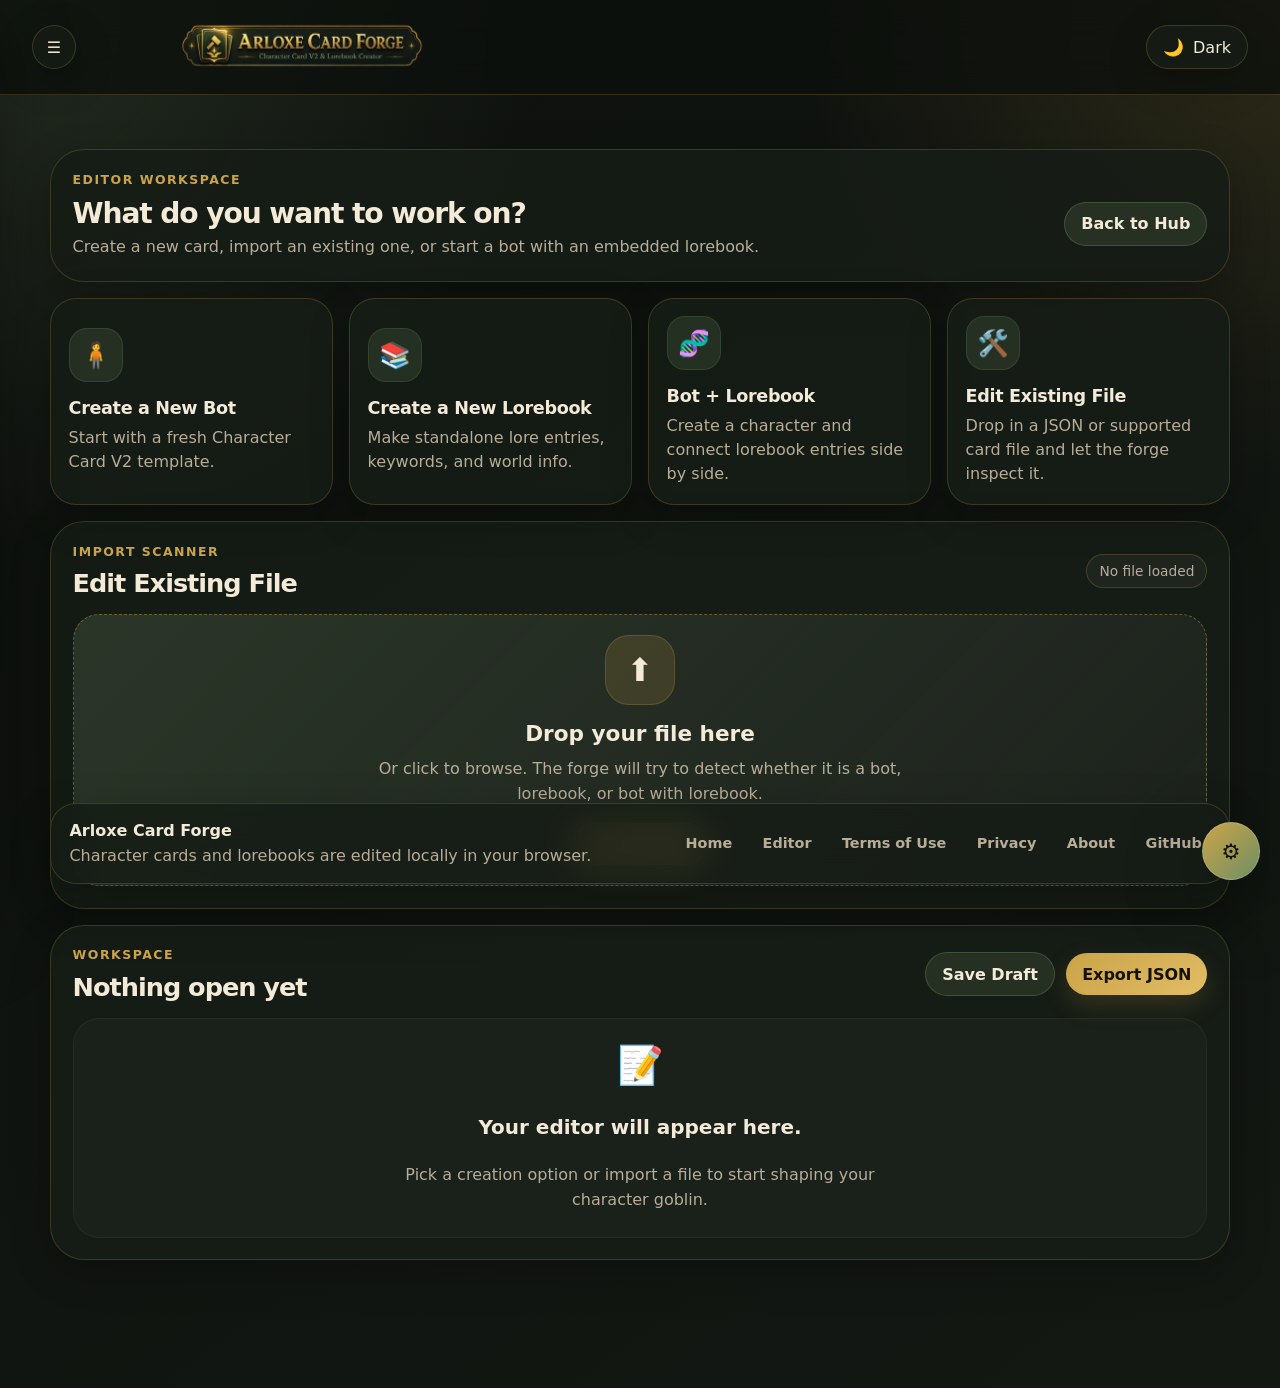
==== editor.html @ 386bf41e "Site has been created, Alpha version ready for use for character editing." ====
<!DOCTYPE html>
<html lang="en" data-theme="dark">
<head>
  <meta charset="UTF-8" />
  <meta name="viewport" content="width=device-width, initial-scale=1.0" />

  <title>Arloxe Card Forge</title>

  <link rel="icon" type="image/png" href="assets/favicon.png" />

  <link rel="stylesheet" href="css/base.css" />
  <link rel="stylesheet" href="css/layout.css" />
  <link rel="stylesheet" href="css/components.css" />
  <link rel="stylesheet" href="css/editor.css" />
  <link rel="stylesheet" href="css/avatar.css" />
  <link rel="stylesheet" href="css/pages.css" />
  <link rel="stylesheet" href="css/footer.css" />
</head>

<body>
  <div class="app-shell">
    <div data-partial="partials/info-header.html"></div>

    <div class="sidebar-overlay" id="sidebarOverlay"></div>

    <aside class="sidebar" id="sidebar">
      <div class="sidebar-header">
        <div>
          <h2>Forge Menu</h2>
          <p>Choose what you want to make.</p>
        </div>

        <button class="icon-button close-menu" id="closeMenu" aria-label="Close menu">
          ×
        </button>
      </div>

      <nav class="sidebar-nav">
        <button class="nav-action active" type="button" data-action="new-bot">
          <span class="nav-icon">🧍</span>
          <span>
            <strong>Create a New Bot</strong>
            <small>Make a clean Character Card V2.</small>
          </span>
        </button>

        <button class="nav-action" type="button" data-action="new-lorebook">
          <span class="nav-icon">📚</span>
          <span>
            <strong>Create a New Lorebook</strong>
            <small>Build a standalone lorebook/world info file.</small>
          </span>
        </button>

        <button class="nav-action" type="button" data-action="new-bot-lorebook">
          <span class="nav-icon">🧬</span>
          <span>
            <strong>Create Bot w/ Lorebook</strong>
            <small>Make a card with an embedded lorebook.</small>
          </span>
        </button>

        <button class="nav-action" type="button" data-action="edit-file">
          <span class="nav-icon">🛠️</span>
          <span>
            <strong>Edit Existing File</strong>
            <small>Import and auto-detect card/lorebook type.</small>
          </span>
        </button>
      </nav>

      <div class="sidebar-footer">
        <p>Local-only by default. Your drafts stay in your browser.</p>
      </div>
    </aside>

    <main class="main-content">
      <section class="editor-intro panel">
  <div>
    <p class="eyebrow">Editor Workspace</p>
    <h2>What do you want to work on?</h2>
    <p>
      Create a new card, import an existing one, or start a bot with an embedded lorebook.
    </p>
  </div>

  <a class="secondary-button inline-link-button" href="index.html">
    Back to Hub
  </a>
</section>

      <section class="action-grid" aria-label="Creation options">
        <button class="action-card" type="button" data-action="new-bot">
          <span class="card-icon">🧍</span>
          <h3>Create a New Bot</h3>
          <p>Start with a fresh Character Card V2 template.</p>
        </button>

        <button class="action-card" type="button" data-action="new-lorebook">
          <span class="card-icon">📚</span>
          <h3>Create a New Lorebook</h3>
          <p>Make standalone lore entries, keywords, and world info.</p>
        </button>

        <button class="action-card" type="button" data-action="new-bot-lorebook">
          <span class="card-icon">🧬</span>
          <h3>Bot + Lorebook</h3>
          <p>Create a character and connect lorebook entries side by side.</p>
        </button>

        <button class="action-card" type="button" data-action="edit-file">
          <span class="card-icon">🛠️</span>
          <h3>Edit Existing File</h3>
          <p>Drop in a JSON or supported card file and let the forge inspect it.</p>
        </button>
      </section>

      <section class="panel" id="editPanel">
        <div class="panel-header">
          <div>
            <p class="eyebrow">Import scanner</p>
            <h2>Edit Existing File</h2>
          </div>

          <span class="status-pill" id="fileTypeStatus">No file loaded</span>
        </div>

        <div class="drop-zone" id="dropZone">
          <input
            type="file"
            id="fileInput"
            accept=".json,.png"
            hidden
          />

          <div class="drop-zone-content">
            <span class="drop-icon">⬆️</span>
            <h3>Drop your file here</h3>
            <p>
              Or click to browse. The forge will try to detect whether it is
              a bot, lorebook, or bot with lorebook.
            </p>

            <button class="primary-button" type="button" id="browseFileButton">
              Choose File
            </button>
          </div>
        </div>
      </section>

      <section class="panel workspace-panel" id="workspacePanel">
        <div class="panel-header">
          <div>
            <p class="eyebrow">Workspace</p>
            <h2 id="workspaceTitle">Nothing open yet</h2>
          </div>

          <div class="panel-actions">
            <button class="secondary-button" type="button" id="saveDraftButton">
              Save Draft
            </button>

            <button class="primary-button" type="button" id="exportButton">
              Export JSON
            </button>
          </div>
        </div>

        <div class="empty-state" id="emptyState">
          <span>📝</span>
          <h3>Your editor will appear here.</h3>
          <p>
            Pick a creation option or import a file to start shaping your character goblin.
          </p>
        </div>
      </section>
    </main>

    <div data-partial="partials/footer.html"></div>

    <button class="settings-button" id="settingsButton" type="button" aria-label="Open settings">
      ⚙️
    </button>

    <aside class="settings-panel" id="settingsPanel" aria-hidden="true">
      <div class="settings-header">
        <div>
          <h2>Settings</h2>
          <p>Small knobs for future chaos.</p>
        </div>

        <button class="icon-button" id="closeSettings" type="button" aria-label="Close settings">
          ×
        </button>
      </div>

      <div class="settings-content">
        <label class="setting-row">
          <span>
            <strong>Accent Style</strong>
            <small>Muted green/gold for now.</small>
          </span>

          <select id="accentSelect">
            <option value="forest-gold">Forest Gold</option>
            <option value="deep-green">Deep Green</option>
            <option value="soft-gold">Soft Gold</option>
          </select>
        </label>

        <label class="setting-row">
          <span>
            <strong>Auto-save</strong>
            <small>Stores drafts locally in this browser.</small>
          </span>

          <input type="checkbox" id="autosaveToggle" checked />
        </label>
      </div>
    </aside>
  </div>

  <script type="module" src="js/app.js"></script>
</body>
</html>
---- css/base.css ----
/* ================================
   Base Theme
================================ */

:root {
  color-scheme: dark;

  --bg: #0d100d;
  --bg-soft: #131813;
  --bg-softer: #1a211a;

  --panel: rgba(22, 29, 22, 0.88);
  --panel-strong: rgba(28, 36, 27, 0.96);
  --panel-border: rgba(203, 164, 73, 0.22);

  --text: #f3ead8;
  --text-muted: #b8ad98;
  --text-soft: #8f8878;

  --accent: #cba449;
  --accent-soft: rgba(203, 164, 73, 0.16);
  --accent-strong: #e1bd65;

  --green: #6f8f63;
  --green-soft: rgba(111, 143, 99, 0.18);
  --green-strong: #9fbe8d;

  --danger: #d06a6a;

  --shadow: 0 24px 80px rgba(0, 0, 0, 0.38);
  --shadow-soft: 0 12px 40px rgba(0, 0, 0, 0.24);

  --radius-sm: 12px;
  --radius-md: 18px;
  --radius-lg: 26px;
  --radius-xl: 34px;

  --transition-fast: 160ms ease;
  --transition: 240ms ease;

  --sidebar-width: 340px;
}

html[data-theme="light"] {
  color-scheme: light;

  --bg: #f6f1e7;
  --bg-soft: #eee6d7;
  --bg-softer: #e3d8c3;

  --panel: rgba(255, 250, 239, 0.9);
  --panel-strong: rgba(255, 251, 243, 0.98);
  --panel-border: rgba(128, 95, 34, 0.22);

  --text: #262219;
  --text-muted: #6e6657;
  --text-soft: #8e826e;

  --accent: #9b742d;
  --accent-soft: rgba(155, 116, 45, 0.14);
  --accent-strong: #6f4f18;

  --green: #58734d;
  --green-soft: rgba(88, 115, 77, 0.16);
  --green-strong: #425f37;

  --shadow: 0 22px 70px rgba(72, 55, 25, 0.16);
  --shadow-soft: 0 12px 34px rgba(72, 55, 25, 0.12);
}

/* ================================
   Accent Variants
================================ */

html[data-accent="forest-gold"] {
  --accent: #cba449;
  --accent-soft: rgba(203, 164, 73, 0.16);
  --accent-strong: #e1bd65;

  --green: #6f8f63;
  --green-soft: rgba(111, 143, 99, 0.18);
  --green-strong: #9fbe8d;
}

html[data-accent="deep-green"] {
  --accent: #7fa36f;
  --accent-soft: rgba(127, 163, 111, 0.17);
  --accent-strong: #a8cf94;

  --green: #4f7350;
  --green-soft: rgba(79, 115, 80, 0.22);
  --green-strong: #8fbd8e;
}

html[data-accent="soft-gold"] {
  --accent: #d4b66d;
  --accent-soft: rgba(212, 182, 109, 0.17);
  --accent-strong: #f0d58a;

  --green: #7e875d;
  --green-soft: rgba(126, 135, 93, 0.2);
  --green-strong: #adb879;
}

/* ================================
   Reset
================================ */

* {
  box-sizing: border-box;
}

html {
  min-height: 100%;
  background: var(--bg);
}

body {
  min-height: 100vh;
  margin: 0;
  font-family:
    Inter,
    ui-sans-serif,
    system-ui,
    -apple-system,
    BlinkMacSystemFont,
    "Segoe UI",
    sans-serif;
  color: var(--text);
  background:
    radial-gradient(circle at top left, rgba(111, 143, 99, 0.22), transparent 34rem),
    radial-gradient(circle at top right, rgba(203, 164, 73, 0.16), transparent 30rem),
    linear-gradient(145deg, var(--bg), var(--bg-soft));
}

button,
input,
select,
textarea {
  font: inherit;
}

button {
  border: 0;
  cursor: pointer;
}

button:focus-visible,
input:focus-visible,
select:focus-visible,
textarea:focus-visible,
a:focus-visible {
  outline: 2px solid var(--accent);
  outline-offset: 3px;
}
---- css/layout.css ----
/* ================================
   App Layout
================================ */

.app-shell {
  position: relative;
  min-height: 100vh;
  overflow-x: hidden;

  display: flex;
  flex-direction: column;
}

.main-content {
  width: min(1180px, calc(100% - 2rem));
  margin: 0 auto;
  padding: clamp(1.4rem, 3vw, 2.4rem) 0 8rem;

  flex: 1 0 auto;
}

/* ================================
   Top Bar
================================ */

.top-bar {
  position: sticky;
  top: 0;
  z-index: 50;

  display: flex;
  align-items: center;
  justify-content: space-between;
  gap: 1rem;

  min-height: 82px;
  padding: 1rem clamp(1rem, 3vw, 2rem);

  background: rgba(13, 16, 13, 0.76);
  border-bottom: 1px solid var(--panel-border);
  backdrop-filter: blur(18px);
}

html[data-theme="light"] .top-bar {
  background: rgba(246, 241, 231, 0.74);
}

.brand-area {
  display: flex;
  align-items: center;
  gap: 1rem;
}

.brand-text h1 {
  margin: 0;
  font-size: clamp(1.2rem, 2vw, 1.65rem);
  line-height: 1.1;
  letter-spacing: -0.03em;
}

.brand-text p {
  margin: 0.25rem 0 0;
  color: var(--text-muted);
  font-size: 0.92rem;
}

.top-actions {
  display: flex;
  align-items: center;
  gap: 0.75rem;
}

/* ================================
   Sidebar
================================ */

.sidebar-overlay {
  position: fixed;
  inset: 0;
  z-index: 80;

  pointer-events: none;
  opacity: 0;
  background: rgba(0, 0, 0, 0.45);
  backdrop-filter: blur(2px);

  transition: opacity var(--transition);
}

.sidebar-overlay.is-open {
  pointer-events: auto;
  opacity: 1;
}

.sidebar {
  position: fixed;
  top: 0;
  left: 0;
  z-index: 90;

  display: flex;
  flex-direction: column;

  width: min(var(--sidebar-width), calc(100vw - 1.25rem));
  height: 100vh;
  padding: 1.1rem;

  background:
    linear-gradient(180deg, var(--panel-strong), var(--bg-soft)),
    var(--panel-strong);
  border-right: 1px solid var(--panel-border);
  box-shadow: var(--shadow);

  transform: translateX(-105%);
  transition: transform var(--transition);
}

.sidebar.is-open {
  transform: translateX(0);
}

.sidebar-header {
  display: flex;
  align-items: flex-start;
  justify-content: space-between;
  gap: 1rem;

  padding: 0.25rem 0.25rem 1rem;
  border-bottom: 1px solid var(--panel-border);
}

.sidebar-header h2 {
  margin: 0;
  font-size: 1.25rem;
}

.sidebar-header p,
.sidebar-footer p {
  margin: 0.3rem 0 0;
  color: var(--text-muted);
  font-size: 0.9rem;
}

.sidebar-nav {
  display: grid;
  gap: 0.8rem;
  padding: 1rem 0;
}

.sidebar-footer {
  margin-top: auto;
  padding: 1rem;
  background: var(--green-soft);
  border: 1px solid rgba(111, 143, 99, 0.22);
  border-radius: var(--radius-md);
}

/* ================================
   Responsive Layout
================================ */

@media (max-width: 660px) {
  .top-bar {
    align-items: flex-start;
  }

  .brand-text p {
    display: none;
  }

  .main-content {
    width: min(100% - 1rem, 1180px);
  }
}

.brand-link {
  color: inherit;
  text-decoration: none;
}

.brand-logo-link {
  display: inline-flex;
  align-items: center;
  min-width: 0;
  text-decoration: none;
}

.banner-image {
  display: block;
  width: min(420px, 52vw);
  height: auto;
  max-height: 62px;
  object-fit: contain;
}

@media (max-width: 660px) {
  .banner-image {
    width: min(280px, 62vw);
    max-height: 48px;
  }
}
---- css/components.css ----
/* ================================
   Buttons
================================ */

.icon-button,
.theme-toggle,
.primary-button,
.secondary-button,
.settings-button,
.nav-action,
.action-card {
  transition:
    transform var(--transition-fast),
    border-color var(--transition-fast),
    background var(--transition-fast),
    box-shadow var(--transition-fast),
    color var(--transition-fast),
    opacity var(--transition-fast);
}

.icon-button {
  display: inline-grid;
  place-items: center;

  width: 44px;
  height: 44px;
  flex: 0 0 auto;

  color: var(--text);
  background: var(--panel);
  border: 1px solid var(--panel-border);
  border-radius: 999px;
  box-shadow: var(--shadow-soft);
  text-decoration: none;
}

.icon-button:hover {
  transform: translateY(-1px);
  border-color: var(--accent);
  background: var(--accent-soft);
}

.theme-toggle {
  display: inline-flex;
  align-items: center;
  gap: 0.55rem;

  min-height: 44px;
  padding: 0 1rem;

  color: var(--text);
  background: var(--panel);
  border: 1px solid var(--panel-border);
  border-radius: 999px;
  box-shadow: var(--shadow-soft);
  text-decoration: none;
}

.theme-toggle:hover {
  transform: translateY(-1px);
  border-color: var(--accent);
  background: var(--accent-soft);
}

.theme-icon {
  font-size: 1.05rem;
}

.primary-button,
.secondary-button {
  min-height: 42px;
  padding: 0.72rem 1rem;
  border-radius: 999px;
  font-weight: 700;
}

.primary-button {
  color: #161208;
  background: linear-gradient(135deg, var(--accent), var(--accent-strong));
  box-shadow: 0 10px 26px rgba(203, 164, 73, 0.18);
}

.primary-button:hover {
  transform: translateY(-1px);
  box-shadow: 0 16px 36px rgba(203, 164, 73, 0.24);
}

.secondary-button {
  color: var(--text);
  background: var(--green-soft);
  border: 1px solid rgba(111, 143, 99, 0.35);
}

.secondary-button:hover {
  transform: translateY(-1px);
  border-color: var(--green);
  background: rgba(111, 143, 99, 0.24);
}

/* ================================
   Sidebar Navigation Buttons
================================ */

.nav-action {
  display: flex;
  align-items: flex-start;
  gap: 0.85rem;

  width: 100%;
  padding: 0.95rem;

  color: var(--text);
  text-align: left;
  background: rgba(255, 255, 255, 0.035);
  border: 1px solid transparent;
  border-radius: var(--radius-md);
}

html[data-theme="light"] .nav-action {
  background: rgba(40, 30, 16, 0.035);
}

.nav-action:hover,
.nav-action.active {
  transform: translateX(3px);
  border-color: var(--panel-border);
  background: var(--accent-soft);
}

.nav-icon {
  display: inline-grid;
  place-items: center;

  width: 42px;
  height: 42px;
  flex: 0 0 auto;

  background: var(--green-soft);
  border-radius: 14px;
  font-size: 1.35rem;
}

.nav-action strong {
  display: block;
  margin-bottom: 0.16rem;
}

.nav-action small {
  display: block;
  color: var(--text-muted);
  line-height: 1.35;
}

/* ================================
   Hero
================================ */

.hero-card {
  display: grid;
  grid-template-columns: minmax(0, 1fr) auto;
  align-items: center;
  gap: 1.5rem;

  padding: clamp(1.35rem, 3vw, 2.2rem);

  background:
    linear-gradient(135deg, rgba(111, 143, 99, 0.2), rgba(203, 164, 73, 0.08)),
    var(--panel);
  border: 1px solid var(--panel-border);
  border-radius: var(--radius-xl);
  box-shadow: var(--shadow);
}

.eyebrow {
  margin: 0 0 0.6rem;
  color: var(--accent);
  font-size: 0.78rem;
  font-weight: 800;
  letter-spacing: 0.12em;
  text-transform: uppercase;
}

.hero-copy h2 {
  max-width: 760px;
  margin: 0;
  font-size: clamp(2rem, 5vw, 4rem);
  line-height: 0.95;
  letter-spacing: -0.065em;
}

.hero-copy p:last-child {
  max-width: 680px;
  margin: 1rem 0 0;
  color: var(--text-muted);
  font-size: clamp(1rem, 1.5vw, 1.08rem);
  line-height: 1.65;
}

.hero-badge {
  display: grid;
  place-items: center;

  width: clamp(112px, 16vw, 170px);
  aspect-ratio: 1;

  background:
    radial-gradient(circle at 35% 25%, rgba(255, 255, 255, 0.18), transparent 28%),
    linear-gradient(145deg, var(--accent), var(--green));
  border: 1px solid rgba(255, 255, 255, 0.16);
  border-radius: 34% 66% 50% 50% / 54% 34% 66% 46%;
  box-shadow:
    inset 0 0 28px rgba(255, 255, 255, 0.12),
    0 26px 60px rgba(0, 0, 0, 0.26);
}

.hero-badge span {
  display: block;
  color: #181309;
  font-size: clamp(2rem, 5vw, 4rem);
  font-weight: 950;
  letter-spacing: -0.08em;
}

.hero-badge small {
  margin-top: -1rem;
  color: rgba(24, 19, 9, 0.75);
  font-weight: 800;
}

/* ================================
   Action Cards
================================ */

.action-grid {
  display: grid;
  grid-template-columns: repeat(4, minmax(0, 1fr));
  gap: 1rem;
  margin-top: 1rem;
}

.action-card {
  min-height: 190px;
  padding: 1.1rem;

  color: var(--text);
  text-align: left;

  background: var(--panel);
  border: 1px solid var(--panel-border);
  border-radius: var(--radius-lg);
  box-shadow: var(--shadow-soft);
}

.action-card:hover {
  transform: translateY(-4px);
  border-color: var(--accent);
  background:
    linear-gradient(145deg, var(--accent-soft), transparent),
    var(--panel);
  box-shadow: var(--shadow);
}

.card-icon {
  display: inline-grid;
  place-items: center;

  width: 54px;
  height: 54px;
  margin-bottom: 1rem;

  background: var(--green-soft);
  border: 1px solid rgba(111, 143, 99, 0.2);
  border-radius: 18px;
  font-size: 1.6rem;
}

.action-card h3 {
  margin: 0;
  font-size: 1.1rem;
  letter-spacing: -0.02em;
}

.action-card p {
  margin: 0.5rem 0 0;
  color: var(--text-muted);
  line-height: 1.5;
}

/* ================================
   Panels
================================ */

.panel {
  margin-top: 1rem;
  padding: clamp(1rem, 2.2vw, 1.35rem);

  background: var(--panel);
  border: 1px solid var(--panel-border);
  border-radius: var(--radius-xl);
  box-shadow: var(--shadow-soft);
}

.panel-header {
  display: flex;
  align-items: center;
  justify-content: space-between;
  gap: 1rem;

  margin-bottom: 1rem;
}

.panel-header h2 {
  margin: 0;
  font-size: clamp(1.3rem, 2vw, 1.8rem);
  letter-spacing: -0.04em;
}

.panel-actions {
  display: flex;
  align-items: center;
  gap: 0.7rem;
  flex-wrap: wrap;
}

.status-pill {
  display: inline-flex;
  align-items: center;
  justify-content: center;

  min-height: 34px;
  padding: 0.4rem 0.75rem;

  color: var(--text-muted);
  background: rgba(255, 255, 255, 0.045);
  border: 1px solid var(--panel-border);
  border-radius: 999px;
  font-size: 0.86rem;
}

html[data-theme="light"] .status-pill {
  background: rgba(40, 30, 16, 0.045);
}

/* ================================
   Drop Zone
================================ */

.drop-zone {
  display: grid;
  place-items: center;

  min-height: 260px;
  padding: 1.25rem;

  background:
    linear-gradient(135deg, var(--green-soft), transparent),
    rgba(255, 255, 255, 0.03);
  border: 1.5px dashed rgba(203, 164, 73, 0.42);
  border-radius: var(--radius-lg);

  transition:
    border-color var(--transition-fast),
    background var(--transition-fast),
    transform var(--transition-fast);
}

html[data-theme="light"] .drop-zone {
  background:
    linear-gradient(135deg, var(--green-soft), transparent),
    rgba(40, 30, 16, 0.035);
}

.drop-zone:hover,
.drop-zone.is-dragging {
  transform: translateY(-2px);
  border-color: var(--accent);
  background:
    linear-gradient(135deg, var(--accent-soft), var(--green-soft)),
    rgba(255, 255, 255, 0.045);
}

.drop-zone-content {
  max-width: 540px;
  text-align: center;
}

.drop-icon {
  display: inline-grid;
  place-items: center;

  width: 70px;
  height: 70px;
  margin-bottom: 1rem;

  background: var(--accent-soft);
  border: 1px solid var(--panel-border);
  border-radius: 24px;
  font-size: 2rem;
}

.drop-zone h3 {
  margin: 0;
  font-size: 1.35rem;
}

.drop-zone p {
  margin: 0.6rem auto 1rem;
  color: var(--text-muted);
  line-height: 1.6;
}

/* ================================
   Workspace
================================ */

.workspace-panel {
  min-height: 290px;
}

.empty-state {
  display: grid;
  place-items: center;
  min-height: 220px;
  padding: 1rem;

  text-align: center;
  background: rgba(255, 255, 255, 0.025);
  border: 1px solid rgba(255, 255, 255, 0.045);
  border-radius: var(--radius-lg);
}

html[data-theme="light"] .empty-state {
  background: rgba(40, 30, 16, 0.025);
  border-color: rgba(40, 30, 16, 0.055);
}

.empty-state span {
  font-size: 2.35rem;
}

.empty-state h3 {
  margin: 0.75rem 0 0;
  font-size: 1.25rem;
}

.empty-state p {
  max-width: 520px;
  margin: 0.45rem 0 0;
  color: var(--text-muted);
  line-height: 1.6;
}

/* ================================
   Settings
================================ */

.settings-button {
  position: fixed;
  right: 1.25rem;
  bottom: 1.25rem;
  z-index: 70;

  display: grid;
  place-items: center;

  width: 58px;
  height: 58px;

  color: #161208;
  background: linear-gradient(135deg, var(--accent), var(--green));
  border: 1px solid rgba(255, 255, 255, 0.16);
  border-radius: 999px;
  box-shadow: var(--shadow);
  font-size: 1.35rem;
}

.settings-button:hover {
  transform: translateY(-3px) rotate(12deg);
}

.settings-panel {
  position: fixed;
  right: 1rem;
  bottom: 5.35rem;
  z-index: 85;

  width: min(390px, calc(100vw - 2rem));
  padding: 1rem;

  pointer-events: none;
  opacity: 0;
  transform: translateY(14px) scale(0.98);

  background: var(--panel-strong);
  border: 1px solid var(--panel-border);
  border-radius: var(--radius-xl);
  box-shadow: var(--shadow);

  transition:
    opacity var(--transition),
    transform var(--transition);
}

.settings-panel.is-open {
  pointer-events: auto;
  opacity: 1;
  transform: translateY(0) scale(1);
}

.settings-header {
  display: flex;
  align-items: flex-start;
  justify-content: space-between;
  gap: 1rem;

  padding-bottom: 0.85rem;
  border-bottom: 1px solid var(--panel-border);
}

.settings-header h2 {
  margin: 0;
}

.settings-header p {
  margin: 0.25rem 0 0;
  color: var(--text-muted);
}

.settings-content {
  display: grid;
  gap: 0.85rem;
  padding-top: 0.85rem;
}

.setting-row {
  display: flex;
  align-items: center;
  justify-content: space-between;
  gap: 1rem;

  padding: 0.85rem;

  background: rgba(255, 255, 255, 0.035);
  border: 1px solid rgba(255, 255, 255, 0.055);
  border-radius: var(--radius-md);
}

html[data-theme="light"] .setting-row {
  background: rgba(40, 30, 16, 0.035);
  border-color: rgba(40, 30, 16, 0.055);
}

.setting-row strong,
.setting-row small {
  display: block;
}

.setting-row small {
  margin-top: 0.18rem;
  color: var(--text-muted);
}

.setting-row select {
  min-height: 40px;
  max-width: 145px;
  padding: 0.45rem 0.65rem;

  color: var(--text);
  background: var(--bg-soft);
  border: 1px solid var(--panel-border);
  border-radius: 999px;
}

.setting-row input[type="checkbox"] {
  width: 22px;
  height: 22px;
  accent-color: var(--accent);
}

/* ================================
   Responsive Components
================================ */

@media (max-width: 980px) {
  .action-grid {
    grid-template-columns: repeat(2, minmax(0, 1fr));
  }

  .hero-card {
    grid-template-columns: 1fr;
  }

  .hero-badge {
    display: none;
  }
}

@media (max-width: 660px) {
  .theme-label {
    display: none;
  }

  .theme-toggle {
    width: 44px;
    padding: 0;
    justify-content: center;
  }

  .hero-card,
  .panel {
    border-radius: 22px;
  }

  .hero-copy h2 {
    font-size: clamp(2rem, 12vw, 3rem);
  }

  .action-grid {
    grid-template-columns: 1fr;
  }

  .panel-header {
    align-items: flex-start;
    flex-direction: column;
  }

  .panel-actions {
    width: 100%;
  }

  .panel-actions button {
    flex: 1;
  }

  .settings-button {
  position: fixed;
  right: 1.25rem;
  bottom: 6.5rem;
  z-index: 70;

  display: grid;
  place-items: center;

  width: 58px;
  height: 58px;

  color: #161208;
  background: linear-gradient(135deg, var(--accent), var(--green));
  border: 1px solid rgba(255, 255, 255, 0.16);
  border-radius: 999px;
  box-shadow: var(--shadow);
  font-size: 1.35rem;
  }

  .settings-panel {
  position: fixed;
  right: 1rem;
  bottom: 10.5rem;
  z-index: 85;

  width: min(390px, calc(100vw - 2rem));
  padding: 1rem;

  pointer-events: none;
  opacity: 0;
  transform: translateY(14px) scale(0.98);

  background: var(--panel-strong);
  border: 1px solid var(--panel-border);
  border-radius: var(--radius-xl);
  box-shadow: var(--shadow);

  transition:
    opacity var(--transition),
    transform var(--transition);
  }
}

.hero-image-badge {
  overflow: hidden;
  padding: 0;
  background: transparent;
  border: 0;
  border-radius: var(--radius-xl);
  box-shadow: var(--shadow-soft);
}

.hero-image-badge img {
  display: block;
  width: clamp(110px, 15vw, 170px);
  aspect-ratio: 1;
  object-fit: cover;
  border-radius: var(--radius-xl);
}
---- css/editor.css ----
/* ================================
   Card Editor
================================ */

.editor-mount {
  margin-top: 1rem;
}

.editor-form {
  display: grid;
  gap: 1rem;
}

.editor-section {
  padding: 1rem;

  background:
    linear-gradient(135deg, rgba(111, 143, 99, 0.08), transparent),
    rgba(255, 255, 255, 0.025);
  border: 1px solid rgba(203, 164, 73, 0.16);
  border-radius: var(--radius-lg);
}

html[data-theme="light"] .editor-section {
  background:
    linear-gradient(135deg, rgba(88, 115, 77, 0.08), transparent),
    rgba(40, 30, 16, 0.025);
}

.section-title {
  display: flex;
  align-items: flex-start;
  gap: 0.8rem;
  margin-bottom: 1rem;
}

.section-title > span {
  display: inline-grid;
  place-items: center;

  width: 44px;
  height: 44px;
  flex: 0 0 auto;

  background: var(--green-soft);
  border: 1px solid rgba(111, 143, 99, 0.22);
  border-radius: 16px;
  font-size: 1.35rem;
}

.section-title h3 {
  margin: 0;
  font-size: 1.1rem;
  letter-spacing: -0.02em;
}

.section-title p {
  margin: 0.25rem 0 0;
  color: var(--text-muted);
  line-height: 1.5;
}

.form-grid {
  display: grid;
  gap: 0.9rem;
}

.form-grid.two-columns {
  grid-template-columns: repeat(2, minmax(0, 1fr));
}

.form-field {
  display: grid;
  gap: 0.45rem;
}

.form-field span {
  color: var(--text-muted);
  font-size: 0.88rem;
  font-weight: 800;
}

.form-field input,
.form-field textarea {
  width: 100%;
  padding: 0.8rem 0.9rem;

  color: var(--text);
  background: rgba(0, 0, 0, 0.18);
  border: 1px solid rgba(203, 164, 73, 0.18);
  border-radius: var(--radius-md);

  line-height: 1.55;
  resize: vertical;
  transition:
    border-color var(--transition-fast),
    background var(--transition-fast),
    box-shadow var(--transition-fast);
}

html[data-theme="light"] .form-field input,
html[data-theme="light"] .form-field textarea {
  background: rgba(255, 255, 255, 0.55);
}

.form-field input:hover,
.form-field textarea:hover {
  border-color: rgba(203, 164, 73, 0.36);
}

.form-field input:focus,
.form-field textarea:focus {
  border-color: var(--accent);
  background: rgba(0, 0, 0, 0.24);
  box-shadow: 0 0 0 4px rgba(203, 164, 73, 0.08);
}

html[data-theme="light"] .form-field input:focus,
html[data-theme="light"] .form-field textarea:focus {
  background: rgba(255, 255, 255, 0.85);
}

/* ================================
   Alternate Greetings
================================ */

/* ================================
   Alternate Greetings
================================ */

.alt-greetings-list {
  display: grid;
  gap: 0.85rem;
  margin-bottom: 0.85rem;
}

.alt-greeting-item {
  padding: 0.85rem;

  background: rgba(0, 0, 0, 0.14);
  border: 1px solid rgba(203, 164, 73, 0.14);
  border-radius: var(--radius-md);
}

html[data-theme="light"] .alt-greeting-item {
  background: rgba(255, 255, 255, 0.45);
}

.alt-greeting-summary {
  display: flex;
  align-items: center;
  justify-content: space-between;
  gap: 0.75rem;

  cursor: pointer;
  list-style: none;
}

.alt-greeting-summary::-webkit-details-marker {
  display: none;
}

.alt-greeting-summary::before {
  content: "▸";
  display: inline-grid;
  place-items: center;

  width: 28px;
  height: 28px;
  flex: 0 0 auto;

  color: var(--accent);
  background: var(--accent-soft);
  border-radius: 999px;

  transition: transform var(--transition-fast);
}

.alt-greeting-item[open] .alt-greeting-summary::before {
  transform: rotate(90deg);
}

.alt-greeting-summary > div {
  display: grid;
  gap: 0.18rem;
  min-width: 0;
  flex: 1;
}

.alt-greeting-summary strong {
  color: var(--text);
}

.alt-greeting-summary small {
  overflow: hidden;
  color: var(--text-muted);
  text-overflow: ellipsis;
  white-space: nowrap;
}

.alt-greeting-item textarea {
  width: 100%;
  margin-top: 0.85rem;
  padding: 0.8rem 0.9rem;

  color: var(--text);
  background: rgba(0, 0, 0, 0.18);
  border: 1px solid rgba(203, 164, 73, 0.18);
  border-radius: var(--radius-md);

  line-height: 1.55;
  resize: vertical;
}

html[data-theme="light"] .alt-greeting-item textarea {
  background: rgba(255, 255, 255, 0.6);
}

.tiny-danger-button {
  min-height: 34px;
  padding: 0.4rem 0.7rem;

  color: #ffe4e4;
  background: rgba(208, 106, 106, 0.18);
  border: 1px solid rgba(208, 106, 106, 0.32);
  border-radius: 999px;

  font-size: 0.82rem;
  font-weight: 800;
}

html[data-theme="light"] .tiny-danger-button {
  color: #733232;
  background: rgba(208, 106, 106, 0.12);
}

.tiny-danger-button:hover {
  transform: translateY(-1px);
  background: rgba(208, 106, 106, 0.28);
}

html[data-theme="light"] .alt-greeting-item textarea {
  background: rgba(255, 255, 255, 0.6);
}

.tiny-danger-button {
  min-height: 34px;
  padding: 0.4rem 0.7rem;

  color: #ffe4e4;
  background: rgba(208, 106, 106, 0.18);
  border: 1px solid rgba(208, 106, 106, 0.32);
  border-radius: 999px;

  font-size: 0.82rem;
  font-weight: 800;
}

html[data-theme="light"] .tiny-danger-button {
  color: #733232;
  background: rgba(208, 106, 106, 0.12);
}

.tiny-danger-button:hover {
  transform: translateY(-1px);
  background: rgba(208, 106, 106, 0.28);
}

.mini-empty-state {
  display: flex;
  align-items: center;
  gap: 0.75rem;

  padding: 0.9rem;

  color: var(--text-muted);
  background: rgba(255, 255, 255, 0.025);
  border: 1px dashed rgba(203, 164, 73, 0.2);
  border-radius: var(--radius-md);
}

html[data-theme="light"] .mini-empty-state {
  background: rgba(40, 30, 16, 0.025);
}

.mini-empty-state span {
  font-size: 1.3rem;
}

.mini-empty-state p {
  margin: 0;
}

@media (max-width: 760px) {
  .form-grid.two-columns {
    grid-template-columns: 1fr;
  }
}

/* ================================
   Combined Workspace
================================ */

.combined-editor {
  display: grid;
  gap: 1rem;
}

.workspace-collapse {
  overflow: hidden;

  background:
    linear-gradient(135deg, rgba(111, 143, 99, 0.08), transparent),
    rgba(255, 255, 255, 0.025);
  border: 1px solid rgba(203, 164, 73, 0.16);
  border-radius: var(--radius-xl);
}

html[data-theme="light"] .workspace-collapse {
  background:
    linear-gradient(135deg, rgba(88, 115, 77, 0.08), transparent),
    rgba(40, 30, 16, 0.025);
}

.workspace-collapse-summary {
  display: flex;
  align-items: center;
  gap: 0.85rem;

  padding: 1rem;

  cursor: pointer;
  list-style: none;
}

.workspace-collapse-summary::-webkit-details-marker {
  display: none;
}

.workspace-collapse-summary::before {
  content: "▸";
  display: inline-grid;
  place-items: center;

  width: 32px;
  height: 32px;
  flex: 0 0 auto;

  color: var(--accent);
  background: var(--accent-soft);
  border-radius: 999px;

  transition: transform var(--transition-fast);
}

.workspace-collapse[open] .workspace-collapse-summary::before {
  transform: rotate(90deg);
}

.workspace-collapse-summary div {
  display: grid;
  gap: 0.2rem;
}

.workspace-collapse-summary strong {
  color: var(--text);
  font-size: 1.05rem;
}

.workspace-collapse-summary small {
  color: var(--text-muted);
}

.workspace-collapse-body {
  padding: 0 1rem 1rem;
}

.workspace-collapse-body > .editor-form {
  margin-top: 0;
}

.workspace-collapse-body .editor-section:first-child {
  margin-top: 0;
}
---- css/avatar.css ----
/* ================================
   Avatar Editor
================================ */

.avatar-editor {
  display: grid;
  grid-template-columns: 220px minmax(0, 1fr);
  gap: 1rem;
  align-items: center;
}

.avatar-preview {
  position: relative;
  width: 220px;
  aspect-ratio: 1;

  overflow: hidden;
  background:
    radial-gradient(circle at 30% 20%, rgba(203, 164, 73, 0.24), transparent 38%),
    linear-gradient(135deg, var(--green-soft), rgba(0, 0, 0, 0.18));
  border: 1px solid rgba(203, 164, 73, 0.22);
  border-radius: var(--radius-lg);
  box-shadow: var(--shadow-soft);
}

.avatar-preview img {
  width: 100%;
  height: 100%;
  object-fit: cover;
  display: block;
}

.avatar-placeholder {
  display: grid;
  place-items: center;
  align-content: center;
  gap: 0.35rem;

  width: 100%;
  height: 100%;
  padding: 1rem;

  text-align: center;
  color: var(--text-muted);
}

.avatar-placeholder span {
  font-size: 2.5rem;
}

.avatar-placeholder strong {
  color: var(--text);
  font-size: 1rem;
}

.avatar-placeholder small {
  max-width: 150px;
  line-height: 1.4;
}

.avatar-controls {
  display: flex;
  flex-wrap: wrap;
  align-items: center;
  gap: 0.75rem;
}

.avatar-controls p {
  width: 100%;
  margin: 0.35rem 0 0;

  color: var(--text-muted);
  line-height: 1.6;
}

@media (max-width: 760px) {
  .avatar-editor {
    grid-template-columns: 1fr;
  }

  .avatar-preview {
    width: min(100%, 320px);
  }
}
---- css/pages.css ----
/* ================================
   Simple Content Pages
================================ */

.simple-page-card {
  margin-top: 2rem;
}

.readable-page {
  max-width: 900px;
  margin-inline: auto;
  line-height: 1.75;
}

.readable-page h2 {
  margin: 1.6rem 0 0.5rem;
  color: var(--text);
  letter-spacing: -0.03em;
}

.readable-page h2:first-child {
  margin-top: 0;
}

.readable-page p {
  margin: 0.55rem 0;
  color: var(--text-muted);
}

.inline-link-button {
  display: inline-flex;
  align-items: center;
  justify-content: center;

  width: fit-content;
  margin-top: 1rem;
  text-decoration: none;
}

/* ================================
   Hub Page
================================ */

.hub-grid {
  margin-top: 1rem;
}

.hub-card {
  display: block;
  text-decoration: none;
}

.hub-info {
  margin-top: 1rem;
}

/* ================================
   Editor Intro
================================ */

.editor-intro {
  display: flex;
  align-items: center;
  justify-content: space-between;
  gap: 1rem;
}

.editor-intro h2 {
  margin: 0;
  font-size: clamp(1.35rem, 2.2vw, 2rem);
  letter-spacing: -0.04em;
}

.editor-intro p:last-child {
  margin: 0.35rem 0 0;
  color: var(--text-muted);
  line-height: 1.5;
}

@media (max-width: 760px) {
  .editor-intro {
    align-items: flex-start;
    flex-direction: column;
  }
}
---- css/footer.css ----
/* ================================
   Fixed Footer
================================ */

.site-footer {
  position: fixed;
  left: 50%;
  bottom: 1rem;
  z-index: 45;

  width: min(1180px, calc(100% - 2rem));
  padding: 0;

  transform: translateX(-50%);
}

.footer-inner {
  display: flex;
  align-items: center;
  justify-content: space-between;
  gap: 1rem;

  padding: 1rem 1.15rem;

  color: var(--text-muted);
  background: var(--panel);
  border: 1px solid var(--panel-border);
  border-radius: var(--radius-lg);
  box-shadow: var(--shadow-soft);
  backdrop-filter: blur(18px);
}

.footer-inner p {
  display: grid;
  gap: 0.15rem;
  margin: 0;
  line-height: 1.4;
}

.footer-inner strong {
  color: var(--text);
}

.footer-links {
  display: flex;
  align-items: center;
  gap: 0.8rem;
  flex-wrap: wrap;
}

.footer-links a {
  color: var(--text-muted);
  text-decoration: none;
  font-weight: 700;
  font-size: 0.9rem;

  padding: 0.35rem 0.55rem;
  border-radius: 999px;

  transition:
    color var(--transition-fast),
    background var(--transition-fast);
}

.footer-links a:hover {
  color: var(--text);
  background: var(--accent-soft);
}

@media (max-width: 760px) {
  .site-footer {
    width: min(100% - 1rem, 1180px);
    bottom: 0.75rem;
  }

  .footer-inner {
    align-items: flex-start;
    flex-direction: column;
  }
}
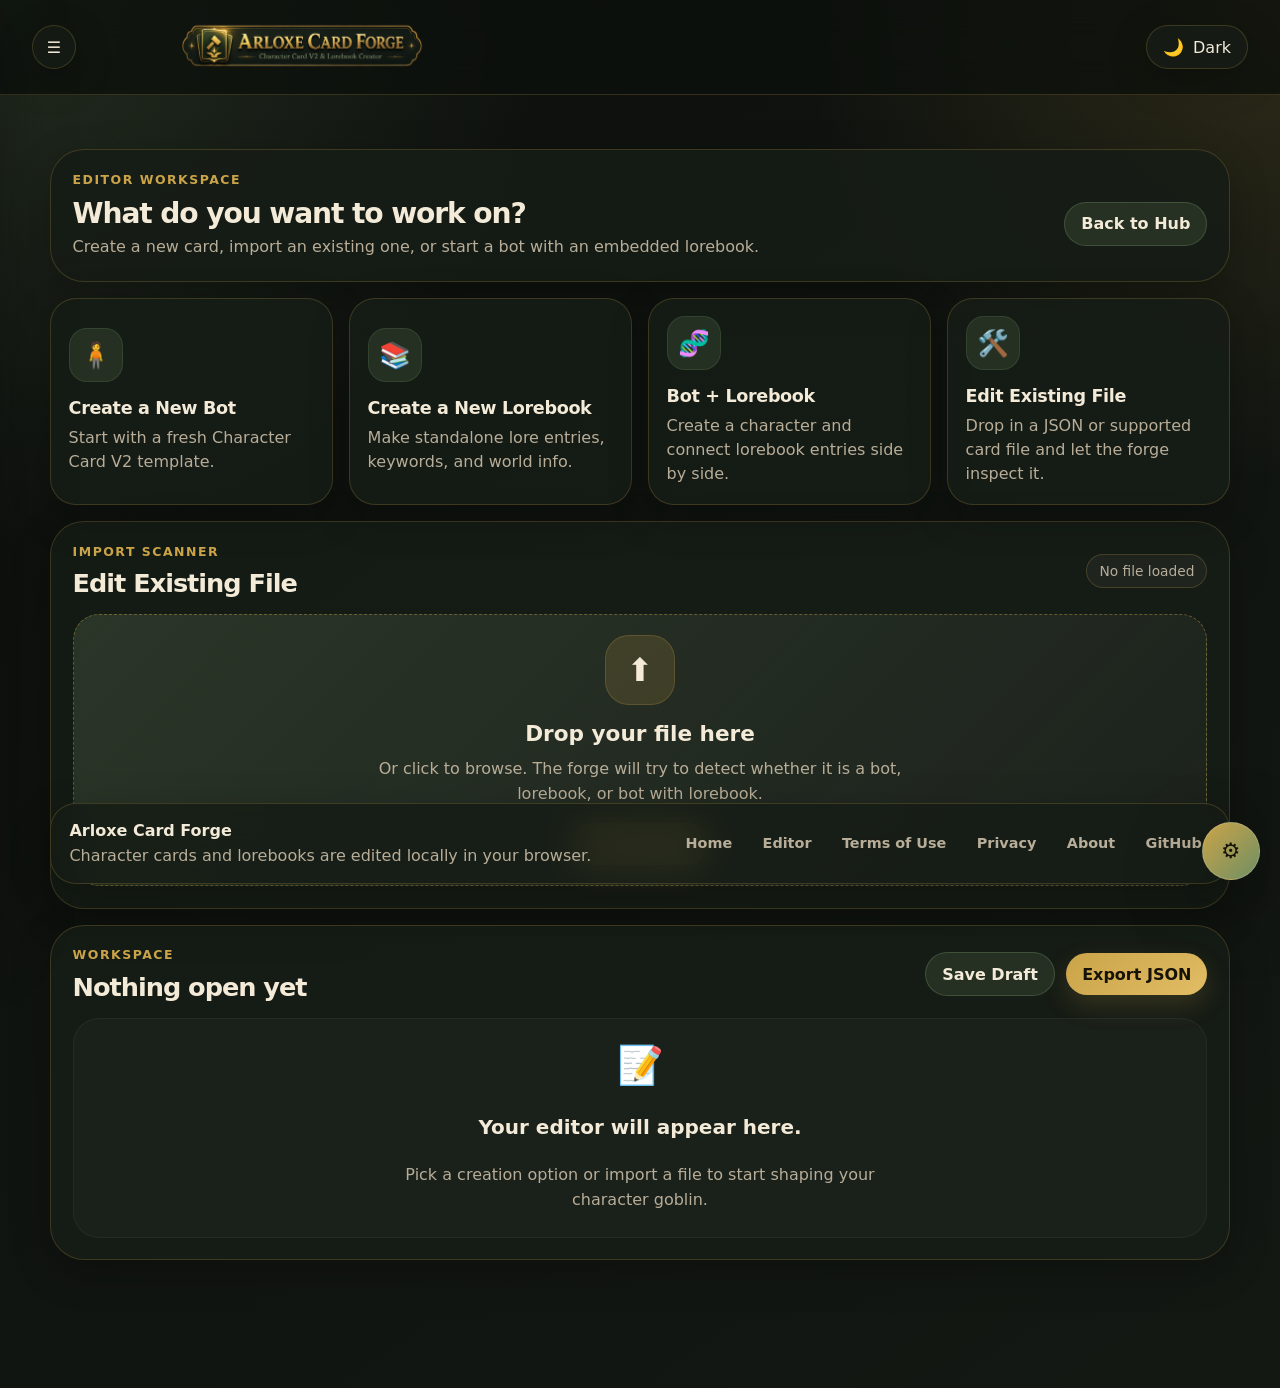
==== commit 3e8e70be: "General fixes to the UI as well as updating the image feature. It is now possible to choose what par" ====
--- a/editor.html
+++ b/editor.html
@@ -178,6 +178,8 @@
 
     <div data-partial="partials/footer.html"></div>
 
+    <div data-partial="partials/image_preview_fragment.html"></div>
+
     <button class="settings-button" id="settingsButton" type="button" aria-label="Open settings">
       ⚙️
     </button>
--- a/css/layout.css
+++ b/css/layout.css
@@ -199,3 +199,19 @@
     max-height: 48px;
   }
 }
+
+.hero-image-badge {
+  width: clamp(112px, 16vw, 170px);
+  aspect-ratio: 1;
+  overflow: hidden;
+  background: none;
+  border: none;
+  box-shadow: none;
+  padding: 0;
+}
+
+.hero-image-badge img {
+  width: 100%;
+  height: 100%;
+  object-fit: contain;
+}
--- a/css/components.css
+++ b/css/components.css
@@ -633,62 +633,13 @@
   }
 
   .settings-button {
-  position: fixed;
-  right: 1.25rem;
-  bottom: 6.5rem;
-  z-index: 70;
-
-  display: grid;
-  place-items: center;
-
-  width: 58px;
-  height: 58px;
-
-  color: #161208;
-  background: linear-gradient(135deg, var(--accent), var(--green));
-  border: 1px solid rgba(255, 255, 255, 0.16);
-  border-radius: 999px;
-  box-shadow: var(--shadow);
-  font-size: 1.35rem;
+    right: 0.9rem;
+    bottom: 0.9rem;
   }
 
   .settings-panel {
-  position: fixed;
-  right: 1rem;
-  bottom: 10.5rem;
-  z-index: 85;
-
-  width: min(390px, calc(100vw - 2rem));
-  padding: 1rem;
-
-  pointer-events: none;
-  opacity: 0;
-  transform: translateY(14px) scale(0.98);
-
-  background: var(--panel-strong);
-  border: 1px solid var(--panel-border);
-  border-radius: var(--radius-xl);
-  box-shadow: var(--shadow);
-
-  transition:
-    opacity var(--transition),
-    transform var(--transition);
-  }
-}
-
-.hero-image-badge {
-  overflow: hidden;
-  padding: 0;
-  background: transparent;
-  border: 0;
-  border-radius: var(--radius-xl);
-  box-shadow: var(--shadow-soft);
-}
-
-.hero-image-badge img {
-  display: block;
-  width: clamp(110px, 15vw, 170px);
-  aspect-ratio: 1;
-  object-fit: cover;
-  border-radius: var(--radius-xl);
-}
+    right: 0.5rem;
+    bottom: 4.75rem;
+    width: calc(100vw - 1rem);
+  }
+}
--- a/css/editor.css
+++ b/css/editor.css
@@ -121,6 +121,114 @@
 }
 
 /* ================================
+   Tag Chips
+================================ */
+
+.tag-chip-input {
+  display: flex;
+  flex-wrap: wrap;
+  align-items: center;
+  gap: 0.4rem;
+
+  width: 100%;
+  padding: 0.5rem 0.6rem;
+
+  background: rgba(0, 0, 0, 0.18);
+  border: 1px solid rgba(203, 164, 73, 0.18);
+  border-radius: var(--radius-md);
+
+  transition:
+    border-color var(--transition-fast),
+    background var(--transition-fast),
+    box-shadow var(--transition-fast);
+}
+
+html[data-theme="light"] .tag-chip-input {
+  background: rgba(255, 255, 255, 0.55);
+}
+
+.tag-chip-input:hover {
+  border-color: rgba(203, 164, 73, 0.36);
+}
+
+.tag-chip-input:focus-within {
+  border-color: var(--accent);
+  background: rgba(0, 0, 0, 0.24);
+  box-shadow: 0 0 0 4px rgba(203, 164, 73, 0.08);
+}
+
+html[data-theme="light"] .tag-chip-input:focus-within {
+  background: rgba(255, 255, 255, 0.85);
+}
+
+/* Let the chips flow as flex items directly inside the container. */
+.tag-chip-list {
+  display: contents;
+}
+
+.tag-chip {
+  display: inline-flex;
+  align-items: center;
+  gap: 0.3rem;
+
+  padding: 0.25rem 0.3rem 0.25rem 0.65rem;
+
+  color: var(--text);
+  background: var(--accent-soft);
+  border: 1px solid var(--panel-border);
+  border-radius: 999px;
+
+  font-size: 0.86rem;
+  line-height: 1.2;
+}
+
+.tag-chip-remove {
+  display: inline-flex;
+  align-items: center;
+  justify-content: center;
+
+  width: 18px;
+  height: 18px;
+  padding: 0;
+
+  color: var(--text-muted);
+  background: none;
+  border-radius: 50%;
+  font-size: 1rem;
+  line-height: 1;
+
+  transition:
+    color var(--transition-fast),
+    background var(--transition-fast);
+}
+
+.tag-chip-remove:hover {
+  color: var(--text);
+  background: rgba(208, 106, 106, 0.22);
+}
+
+.tag-chip-input .tag-add-input {
+  flex: 1 1 140px;
+  min-width: 120px;
+  width: auto;
+
+  padding: 0.3rem 0.35rem;
+
+  color: var(--text);
+  background: none;
+  border: none;
+  border-radius: 0;
+  box-shadow: none;
+}
+
+.tag-chip-input .tag-add-input:hover,
+.tag-chip-input .tag-add-input:focus {
+  background: none;
+  border: none;
+  box-shadow: none;
+}
+
+/* ================================
    Alternate Greetings
 ================================ */
 
--- a/css/avatar.css
+++ b/css/avatar.css
@@ -24,10 +24,40 @@
 }
 
 .avatar-preview img {
-  width: 100%;
-  height: 100%;
-  object-fit: cover;
+  position: absolute;
+  top: 0;
+  left: 0;
+  max-width: none;
   display: block;
+
+  user-select: none;
+  -webkit-user-drag: none;
+}
+
+.avatar-preview.is-editable {
+  cursor: pointer;
+}
+
+.avatar-preview-hint {
+  position: absolute;
+  inset: auto 0 0 0;
+  z-index: 1;
+
+  padding: 0.4rem 0.6rem;
+
+  font-size: 0.78rem;
+  font-weight: 750;
+  text-align: center;
+  color: var(--text);
+  background: linear-gradient(transparent, rgba(0, 0, 0, 0.55));
+
+  opacity: 0;
+  transition: opacity var(--transition-fast);
+}
+
+.avatar-preview.is-editable:hover .avatar-preview-hint,
+.avatar-preview.is-editable:focus-visible .avatar-preview-hint {
+  opacity: 1;
 }
 
 .avatar-placeholder {
@@ -81,4 +111,155 @@
   .avatar-preview {
     width: min(100%, 320px);
   }
-}+}
+
+/* ================================
+   Avatar Cropper Modal
+================================ */
+
+.avatar-cropper[hidden] {
+  display: none;
+}
+
+.avatar-cropper {
+  position: fixed;
+  inset: 0;
+  z-index: 120;
+
+  display: flex;
+  align-items: center;
+  justify-content: center;
+  padding: 1rem;
+}
+
+.avatar-cropper-backdrop {
+  position: absolute;
+  inset: 0;
+  background: rgba(0, 0, 0, 0.62);
+  backdrop-filter: blur(4px);
+}
+
+.avatar-cropper-dialog {
+  position: relative;
+  z-index: 1;
+
+  display: flex;
+  flex-direction: column;
+  gap: 0.9rem;
+
+  width: min(440px, 100%);
+  padding: 1.25rem;
+
+  background: var(--panel-strong);
+  border: 1px solid var(--panel-border);
+  border-radius: var(--radius-lg);
+  box-shadow: var(--shadow);
+}
+
+.avatar-cropper-header {
+  display: flex;
+  align-items: center;
+  justify-content: space-between;
+  gap: 1rem;
+}
+
+.avatar-cropper-header h3 {
+  margin: 0;
+  font-size: 1.2rem;
+}
+
+.avatar-cropper-hint {
+  margin: 0;
+  color: var(--text-muted);
+  font-size: 0.88rem;
+  line-height: 1.5;
+}
+
+.avatar-cropper-stage {
+  position: relative;
+  width: min(78vw, 360px);
+  aspect-ratio: 1;
+  margin: 0 auto;
+
+  overflow: hidden;
+  border-radius: var(--radius-md);
+  background: rgba(0, 0, 0, 0.45);
+  touch-action: none;
+  cursor: grab;
+}
+
+.avatar-cropper-stage:active {
+  cursor: grabbing;
+}
+
+.avatar-cropper-stage img {
+  position: absolute;
+  top: 0;
+  left: 0;
+  max-width: none;
+  display: block;
+
+  user-select: none;
+  -webkit-user-drag: none;
+}
+
+/* Rule-of-thirds overlay, non-interactive. */
+.avatar-cropper-grid {
+  position: absolute;
+  inset: 0;
+  pointer-events: none;
+
+  background-image:
+    linear-gradient(rgba(255, 255, 255, 0.28), rgba(255, 255, 255, 0.28)),
+    linear-gradient(rgba(255, 255, 255, 0.28), rgba(255, 255, 255, 0.28)),
+    linear-gradient(rgba(255, 255, 255, 0.28), rgba(255, 255, 255, 0.28)),
+    linear-gradient(rgba(255, 255, 255, 0.28), rgba(255, 255, 255, 0.28));
+  background-repeat: no-repeat;
+  background-size:
+    100% 1px,
+    100% 1px,
+    1px 100%,
+    1px 100%;
+  background-position:
+    0 33.33%,
+    0 66.66%,
+    33.33% 0,
+    66.66% 0;
+
+  box-shadow: inset 0 0 0 1px rgba(255, 255, 255, 0.35);
+}
+
+.avatar-cropper-zoom {
+  display: grid;
+  grid-template-columns: auto 1fr;
+  align-items: center;
+  gap: 0.75rem;
+
+  color: var(--text-muted);
+  font-size: 0.88rem;
+  font-weight: 750;
+}
+
+.avatar-cropper-zoom input {
+  width: 100%;
+  accent-color: var(--accent);
+}
+
+.avatar-cropper-actions {
+  display: flex;
+  align-items: center;
+  justify-content: space-between;
+  gap: 0.75rem;
+  flex-wrap: wrap;
+}
+
+.avatar-cropper-actions-right {
+  display: flex;
+  align-items: center;
+  gap: 0.6rem;
+  margin-left: auto;
+}
+
+body.modal-open {
+  overflow: hidden;
+}
--- a/css/footer.css
+++ b/css/footer.css
@@ -67,14 +67,18 @@
   background: var(--accent-soft);
 }
 
-@media (max-width: 760px) {
+@media (max-width: 860px) {
   .site-footer {
+    position: static;
     width: min(100% - 1rem, 1180px);
-    bottom: 0.75rem;
+    margin: 1.5rem auto 1.25rem;
+    padding: 0;
+    transform: none;
   }
 
   .footer-inner {
     align-items: flex-start;
     flex-direction: column;
+    backdrop-filter: none;
   }
-}+}
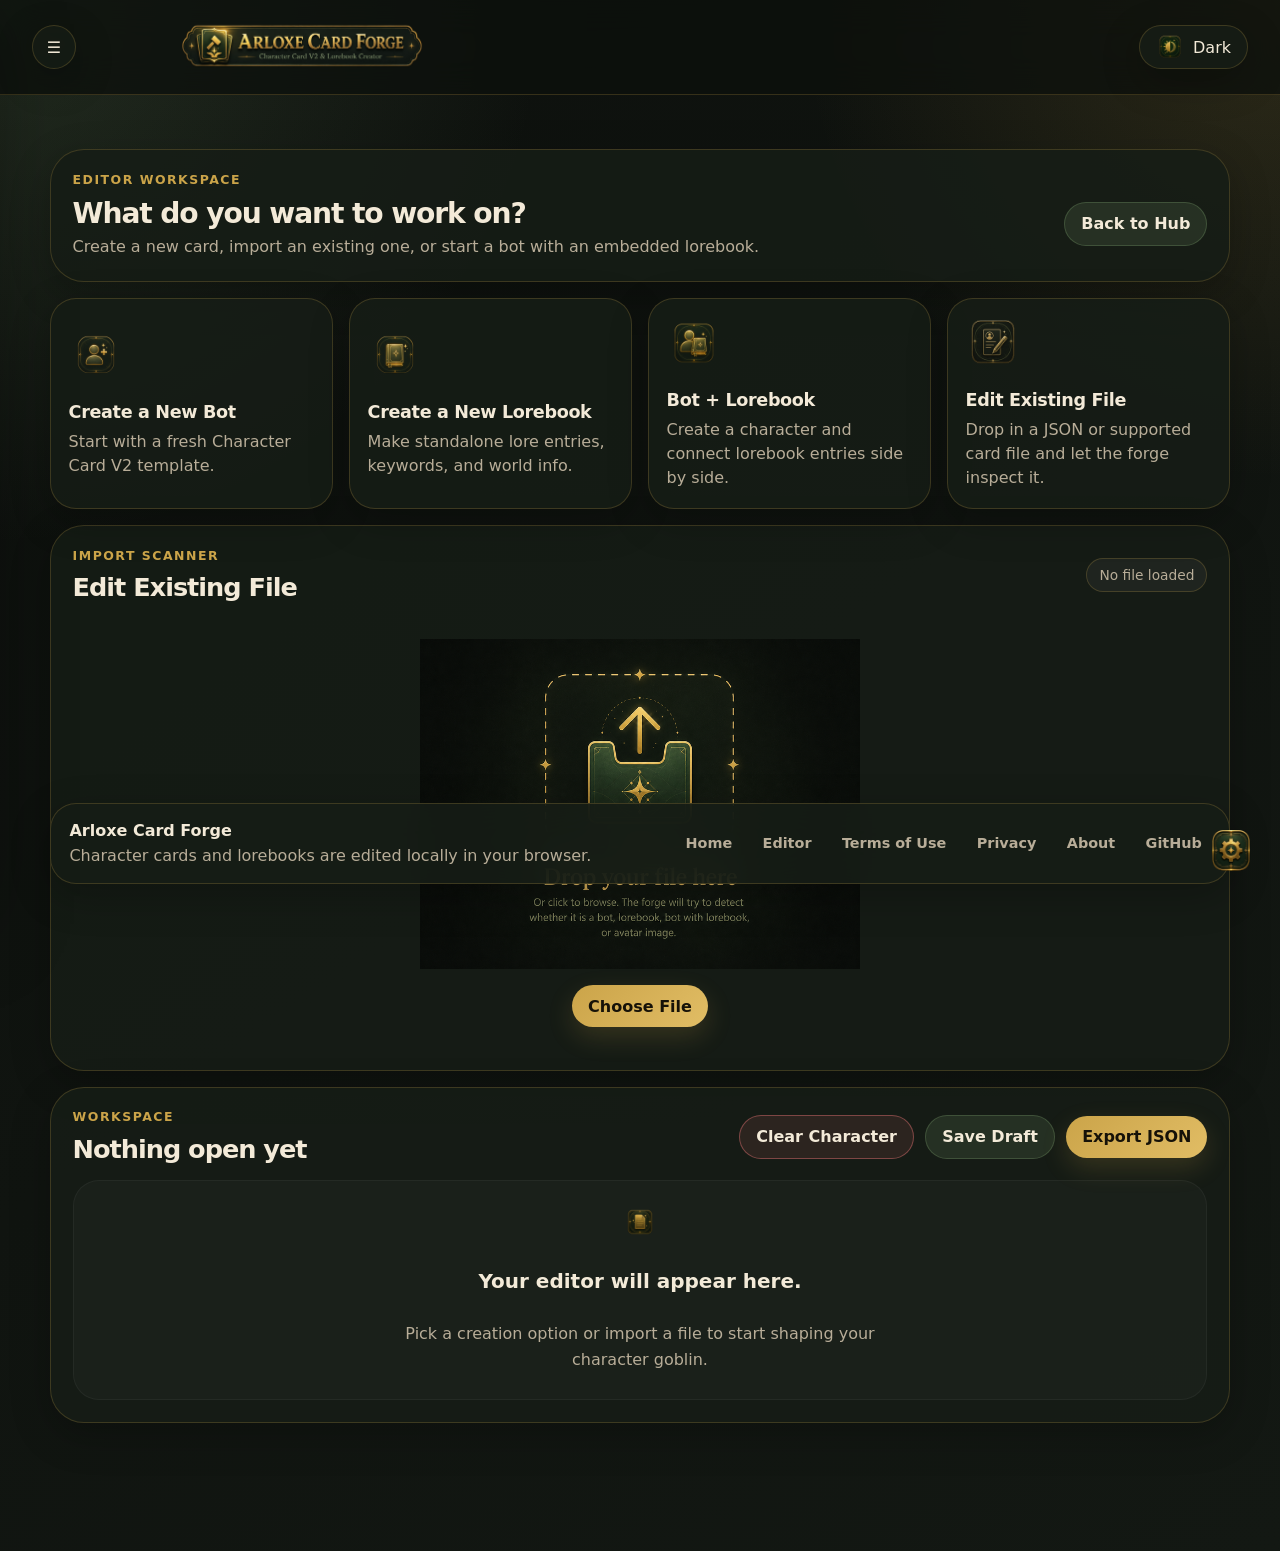
==== commit 9a6bd8fb: "UI Update, added Icons, small fixes otherwise." ====
--- a/editor.html
+++ b/editor.html
@@ -37,7 +37,7 @@
 
       <nav class="sidebar-nav">
         <button class="nav-action active" type="button" data-action="new-bot">
-          <span class="nav-icon">🧍</span>
+          <span class="nav-icon ui-icon ui-icon-user" aria-hidden="true"></span>
           <span>
             <strong>Create a New Bot</strong>
             <small>Make a clean Character Card V2.</small>
@@ -45,7 +45,7 @@
         </button>
 
         <button class="nav-action" type="button" data-action="new-lorebook">
-          <span class="nav-icon">📚</span>
+          <span class="nav-icon ui-icon ui-icon-book" aria-hidden="true"></span>
           <span>
             <strong>Create a New Lorebook</strong>
             <small>Build a standalone lorebook/world info file.</small>
@@ -53,7 +53,7 @@
         </button>
 
         <button class="nav-action" type="button" data-action="new-bot-lorebook">
-          <span class="nav-icon">🧬</span>
+          <span class="nav-icon ui-icon ui-icon-combined" aria-hidden="true"></span>
           <span>
             <strong>Create Bot w/ Lorebook</strong>
             <small>Make a card with an embedded lorebook.</small>
@@ -61,7 +61,7 @@
         </button>
 
         <button class="nav-action" type="button" data-action="edit-file">
-          <span class="nav-icon">🛠️</span>
+          <span class="nav-icon ui-icon ui-icon-edit-existing" aria-hidden="true"></span>
           <span>
             <strong>Edit Existing File</strong>
             <small>Import and auto-detect card/lorebook type.</small>
@@ -91,25 +91,25 @@
 
       <section class="action-grid" aria-label="Creation options">
         <button class="action-card" type="button" data-action="new-bot">
-          <span class="card-icon">🧍</span>
+          <span class="card-icon ui-icon ui-icon-user" aria-hidden="true"></span>
           <h3>Create a New Bot</h3>
           <p>Start with a fresh Character Card V2 template.</p>
         </button>
 
         <button class="action-card" type="button" data-action="new-lorebook">
-          <span class="card-icon">📚</span>
+          <span class="card-icon ui-icon ui-icon-book" aria-hidden="true"></span>
           <h3>Create a New Lorebook</h3>
           <p>Make standalone lore entries, keywords, and world info.</p>
         </button>
 
         <button class="action-card" type="button" data-action="new-bot-lorebook">
-          <span class="card-icon">🧬</span>
+          <span class="card-icon ui-icon ui-icon-combined" aria-hidden="true"></span>
           <h3>Bot + Lorebook</h3>
           <p>Create a character and connect lorebook entries side by side.</p>
         </button>
 
         <button class="action-card" type="button" data-action="edit-file">
-          <span class="card-icon">🛠️</span>
+          <span class="card-icon ui-icon ui-icon-edit-existing" aria-hidden="true"></span>
           <h3>Edit Existing File</h3>
           <p>Drop in a JSON or supported card file and let the forge inspect it.</p>
         </button>
@@ -129,16 +129,16 @@
           <input
             type="file"
             id="fileInput"
-            accept=".json,.png"
+            accept=".json,.png,.jpg,.jpeg,.webp"
             hidden
           />
 
           <div class="drop-zone-content">
-            <span class="drop-icon">⬆️</span>
+            <span class="drop-icon ui-icon ui-icon-upload" aria-hidden="true"></span>
             <h3>Drop your file here</h3>
             <p>
               Or click to browse. The forge will try to detect whether it is
-              a bot, lorebook, or bot with lorebook.
+              a bot, lorebook, bot with lorebook, or avatar image.
             </p>
 
             <button class="primary-button" type="button" id="browseFileButton">
@@ -156,6 +156,10 @@
           </div>
 
           <div class="panel-actions">
+            <button class="secondary-button danger-outline-button" type="button" id="clearProjectButton">
+              Clear Character
+            </button>
+
             <button class="secondary-button" type="button" id="saveDraftButton">
               Save Draft
             </button>
@@ -167,7 +171,7 @@
         </div>
 
         <div class="empty-state" id="emptyState">
-          <span>📝</span>
+          <span class="ui-icon ui-icon-note" aria-hidden="true"></span>
           <h3>Your editor will appear here.</h3>
           <p>
             Pick a creation option or import a file to start shaping your character goblin.
@@ -181,7 +185,7 @@
     <div data-partial="partials/image_preview_fragment.html"></div>
 
     <button class="settings-button" id="settingsButton" type="button" aria-label="Open settings">
-      ⚙️
+      <span class="ui-icon ui-icon-settings" aria-hidden="true"></span>
     </button>
 
     <aside class="settings-panel" id="settingsPanel" aria-hidden="true">
--- a/css/components.css
+++ b/css/components.css
@@ -91,10 +91,332 @@
   border: 1px solid rgba(111, 143, 99, 0.35);
 }
 
+.secondary-button .button-icon {
+  width: 1.45em;
+  height: 1.45em;
+  margin-right: 0.35rem;
+  vertical-align: -0.45em;
+}
+
 .secondary-button:hover {
   transform: translateY(-1px);
   border-color: var(--green);
   background: rgba(111, 143, 99, 0.24);
+}
+
+.danger-button,
+.danger-outline-button {
+  border-color: rgba(208, 106, 106, 0.5);
+}
+
+.danger-button {
+  color: #1b0d0d;
+  background: linear-gradient(135deg, #d98670, var(--danger));
+}
+
+.danger-outline-button {
+  color: var(--text);
+  background: rgba(208, 106, 106, 0.12);
+}
+
+.danger-outline-button:hover {
+  border-color: var(--danger);
+  background: rgba(208, 106, 106, 0.2);
+}
+
+/* ================================
+   Themed UI Icons
+================================ */
+
+.ui-icon {
+  position: relative;
+  display: inline-grid;
+  place-items: center;
+
+  width: 28px;
+  height: 28px;
+  flex: 0 0 auto;
+
+  color: var(--accent);
+  background:
+    radial-gradient(circle at 34% 24%, rgba(255, 255, 255, 0.16), transparent 34%),
+    var(--green-soft);
+  border: 1px solid var(--panel-border);
+  border-radius: 10px;
+}
+
+.ui-icon::before,
+.ui-icon::after {
+  content: "";
+  position: absolute;
+  box-sizing: border-box;
+}
+
+.ui-icon-image::before {
+  width: 15px;
+  height: 11px;
+  border: 2px solid currentColor;
+  border-radius: 3px;
+}
+
+.ui-icon-image::after {
+  width: 7px;
+  height: 7px;
+  right: 6px;
+  bottom: 6px;
+  border-left: 2px solid currentColor;
+  border-bottom: 2px solid currentColor;
+  transform: rotate(45deg);
+}
+
+.ui-icon-user::before {
+  width: 8px;
+  height: 8px;
+  top: 6px;
+  border: 2px solid currentColor;
+  border-radius: 50%;
+}
+
+.ui-icon-user::after {
+  width: 16px;
+  height: 9px;
+  bottom: 5px;
+  border: 2px solid currentColor;
+  border-bottom: 0;
+  border-radius: 12px 12px 0 0;
+}
+
+.ui-icon-persona::before,
+.ui-icon-message::before,
+.ui-icon-note::before {
+  width: 15px;
+  height: 15px;
+  border: 2px solid currentColor;
+}
+
+.ui-icon-persona::before {
+  border-radius: 50%;
+}
+
+.ui-icon-persona::after {
+  width: 2px;
+  height: 10px;
+  background: currentColor;
+  transform: rotate(45deg);
+}
+
+.ui-icon-message::before {
+  border-radius: 5px;
+}
+
+.ui-icon-message::after {
+  left: 8px;
+  bottom: 5px;
+  border-top: 6px solid currentColor;
+  border-right: 6px solid transparent;
+}
+
+.ui-icon-greetings::before {
+  width: 16px;
+  height: 12px;
+  border: 2px solid currentColor;
+  border-radius: 50% 50% 42% 42%;
+}
+
+.ui-icon-greetings::after {
+  width: 3px;
+  height: 3px;
+  background: currentColor;
+  border-radius: 50%;
+  box-shadow: 7px 0 0 currentColor;
+}
+
+.ui-icon-settings::before {
+  width: 15px;
+  height: 15px;
+  border: 2px dashed currentColor;
+  border-radius: 50%;
+}
+
+.ui-icon-settings::after {
+  width: 5px;
+  height: 5px;
+  background: currentColor;
+  border-radius: 50%;
+}
+
+.ui-icon-note::before {
+  border-radius: 3px;
+}
+
+.ui-icon-note::after {
+  width: 9px;
+  height: 2px;
+  background: currentColor;
+  box-shadow: 0 5px 0 currentColor;
+}
+
+.ui-icon-book::before {
+  width: 15px;
+  height: 16px;
+  border: 2px solid currentColor;
+  border-left-width: 4px;
+  border-radius: 3px;
+}
+
+.ui-icon-book::after {
+  width: 7px;
+  height: 2px;
+  right: 6px;
+  background: currentColor;
+  box-shadow: 0 5px 0 currentColor;
+}
+
+.ui-icon-combined::before,
+.ui-icon-combined::after {
+  width: 10px;
+  height: 10px;
+  border: 2px solid currentColor;
+  border-radius: 50%;
+}
+
+.ui-icon-combined::before {
+  left: 5px;
+  top: 6px;
+}
+
+.ui-icon-combined::after {
+  right: 5px;
+  bottom: 6px;
+}
+
+.ui-icon-edit::before {
+  width: 15px;
+  height: 3px;
+  background: currentColor;
+  border-radius: 999px;
+  transform: rotate(-42deg);
+}
+
+.ui-icon-edit::after {
+  right: 6px;
+  bottom: 7px;
+  border-top: 4px solid currentColor;
+  border-right: 4px solid transparent;
+  border-left: 4px solid transparent;
+  transform: rotate(-42deg);
+}
+
+.ui-icon-upload::before {
+  width: 3px;
+  height: 16px;
+  background: currentColor;
+  border-radius: 999px;
+}
+
+.ui-icon-upload::after {
+  top: 7px;
+  width: 11px;
+  height: 11px;
+  border-top: 3px solid currentColor;
+  border-left: 3px solid currentColor;
+  transform: rotate(45deg);
+}
+
+.ui-icon-sun::before {
+  width: 12px;
+  height: 12px;
+  border: 2px solid currentColor;
+  border-radius: 50%;
+  box-shadow:
+    0 -9px 0 -5px currentColor,
+    0 9px 0 -5px currentColor,
+    -9px 0 0 -5px currentColor,
+    9px 0 0 -5px currentColor;
+}
+
+.ui-icon-moon::before {
+  width: 15px;
+  height: 15px;
+  border-radius: 50%;
+  box-shadow: -5px 0 0 0 currentColor;
+  transform: translateX(4px);
+}
+
+.ui-icon-warning::before {
+  width: 0;
+  height: 0;
+  border-right: 8px solid transparent;
+  border-bottom: 15px solid currentColor;
+  border-left: 8px solid transparent;
+}
+
+.ui-icon-warning::after {
+  width: 2px;
+  height: 7px;
+  top: 11px;
+  background: var(--bg);
+  box-shadow: 0 9px 0 var(--bg);
+}
+
+/* ================================
+   Confirm Dialog
+================================ */
+
+.confirm-dialog[hidden] {
+  display: none;
+}
+
+.confirm-dialog {
+  position: fixed;
+  inset: 0;
+  z-index: 130;
+
+  display: grid;
+  place-items: center;
+  padding: 1rem;
+}
+
+.confirm-dialog-backdrop {
+  position: absolute;
+  inset: 0;
+  background: rgba(0, 0, 0, 0.62);
+  backdrop-filter: blur(4px);
+}
+
+.confirm-dialog-panel {
+  position: relative;
+  z-index: 1;
+
+  display: grid;
+  grid-template-columns: auto 1fr;
+  gap: 0.9rem;
+
+  width: min(430px, 100%);
+  padding: 1.15rem;
+
+  background: var(--panel-strong);
+  border: 1px solid var(--panel-border);
+  border-radius: var(--radius-lg);
+  box-shadow: var(--shadow);
+}
+
+.confirm-dialog-copy h3,
+.confirm-dialog-copy p {
+  margin: 0;
+}
+
+.confirm-dialog-copy p {
+  margin-top: 0.35rem;
+  color: var(--text-muted);
+  line-height: 1.5;
+}
+
+.confirm-dialog-actions {
+  display: flex;
+  justify-content: flex-end;
+  gap: 0.6rem;
+  grid-column: 1 / -1;
 }
 
 /* ================================
@@ -643,3 +965,378 @@
     width: calc(100vw - 1rem);
   }
 }
+
+/* ================================
+   Themed PNG icon tiles
+   Arloxe's illustrated rounded-tile icons (assets/<name>_<variant>.png).
+   They are self-contained tiles, so we strip the surrounding icon-box chrome
+   (background/border) and hide the CSS-drawn glyph (drawn in currentColor, so
+   color:transparent hides it). The tile swaps with the active accent:
+     forest-gold -> _default,  soft-gold -> _gold,  deep-green -> _green
+   Scoped by container so the dual-use .ui-icon-book and the gold settings
+   button resolve correctly without specificity fights.
+================================ */
+
+.card-icon.ui-icon-user,
+.nav-icon.ui-icon-user,
+.section-title .ui-icon-user,
+.card-icon.ui-icon-book,
+.nav-icon.ui-icon-book,
+.card-icon.ui-icon-combined,
+.nav-icon.ui-icon-combined,
+.section-title .ui-icon-image,
+.section-title .ui-icon-persona,
+.section-title .ui-icon-message,
+.section-title .ui-icon-book,
+.section-title .ui-icon-settings {
+  color: transparent;
+  background-color: transparent;
+  background-repeat: no-repeat;
+  background-position: center;
+  background-size: contain;
+  border: none;
+}
+
+/* --- Default accent (forest-gold) --- */
+.card-icon.ui-icon-user,
+.nav-icon.ui-icon-user,
+.section-title .ui-icon-user {
+  background-image: url("../assets/icons/new_character_default.png");
+}
+.card-icon.ui-icon-book,
+.nav-icon.ui-icon-book {
+  background-image: url("../assets/icons/new_lorebook_default.png");
+}
+.card-icon.ui-icon-combined,
+.nav-icon.ui-icon-combined {
+  background-image: url("../assets/icons/new_lorebook_bot_default.png");
+}
+.section-title .ui-icon-image {
+  background-image: url("../assets/icons/avatar_default.png");
+}
+.section-title .ui-icon-persona {
+  background-image: url("../assets/icons/persona_default.png");
+}
+.section-title .ui-icon-message {
+  background-image: url("../assets/icons/messages_default.png");
+}
+.section-title .ui-icon-book {
+  background-image: url("../assets/icons/lorebook_default.png");
+}
+.section-title .ui-icon-settings {
+  background-image: url("../assets/icons/settings_default.png");
+}
+
+/* --- Soft-gold accent --- */
+html[data-accent="soft-gold"] .card-icon.ui-icon-user,
+html[data-accent="soft-gold"] .nav-icon.ui-icon-user,
+html[data-accent="soft-gold"] .section-title .ui-icon-user {
+  background-image: url("../assets/icons/new_character_gold.png");
+}
+html[data-accent="soft-gold"] .card-icon.ui-icon-book,
+html[data-accent="soft-gold"] .nav-icon.ui-icon-book {
+  background-image: url("../assets/icons/new_lorebook_gold.png");
+}
+html[data-accent="soft-gold"] .card-icon.ui-icon-combined,
+html[data-accent="soft-gold"] .nav-icon.ui-icon-combined {
+  background-image: url("../assets/icons/new_lorebook_bot_gold.png");
+}
+html[data-accent="soft-gold"] .section-title .ui-icon-image {
+  background-image: url("../assets/icons/avatar_gold.png");
+}
+html[data-accent="soft-gold"] .section-title .ui-icon-persona {
+  background-image: url("../assets/icons/persona_gold.png");
+}
+html[data-accent="soft-gold"] .section-title .ui-icon-message {
+  background-image: url("../assets/icons/messages_gold.png");
+}
+html[data-accent="soft-gold"] .section-title .ui-icon-book {
+  background-image: url("../assets/icons/lorebook_gold.png");
+}
+html[data-accent="soft-gold"] .section-title .ui-icon-settings {
+  background-image: url("../assets/icons/settings_gold.png");
+}
+
+/* --- Deep-green accent --- */
+html[data-accent="deep-green"] .card-icon.ui-icon-user,
+html[data-accent="deep-green"] .nav-icon.ui-icon-user,
+html[data-accent="deep-green"] .section-title .ui-icon-user {
+  background-image: url("../assets/icons/new_character_green.png");
+}
+html[data-accent="deep-green"] .card-icon.ui-icon-book,
+html[data-accent="deep-green"] .nav-icon.ui-icon-book {
+  background-image: url("../assets/icons/new_lorebook_green.png");
+}
+html[data-accent="deep-green"] .card-icon.ui-icon-combined,
+html[data-accent="deep-green"] .nav-icon.ui-icon-combined {
+  background-image: url("../assets/icons/new_lorebook_bot_green.png");
+}
+html[data-accent="deep-green"] .section-title .ui-icon-image {
+  background-image: url("../assets/icons/avatar_green.png");
+}
+html[data-accent="deep-green"] .section-title .ui-icon-persona {
+  background-image: url("../assets/icons/persona_green.png");
+}
+html[data-accent="deep-green"] .section-title .ui-icon-message {
+  background-image: url("../assets/icons/messages_green.png");
+}
+html[data-accent="deep-green"] .section-title .ui-icon-book {
+  background-image: url("../assets/icons/lorebook_green.png");
+}
+html[data-accent="deep-green"] .section-title .ui-icon-settings {
+  background-image: url("../assets/icons/settings_green.png");
+}
+
+/* --- Dark/light themed additions --- */
+.card-icon.ui-icon-edit-existing,
+.nav-icon.ui-icon-edit-existing,
+.button-icon.ui-icon-edit,
+.theme-icon.ui-icon-open-editor,
+.theme-icon.ui-icon-theme,
+.section-title .ui-icon-character-note,
+.section-title .ui-icon-greetings,
+.mini-empty-state .ui-icon-greetings,
+.empty-state .ui-icon-note,
+.confirm-dialog-icon .ui-icon-warning {
+  color: transparent;
+  background-color: transparent;
+  background-repeat: no-repeat;
+  background-position: center;
+  background-size: contain;
+  border: none;
+}
+
+.card-icon.ui-icon-edit-existing,
+.nav-icon.ui-icon-edit-existing {
+  background-image: url("../assets/icons/edit_existing_card_dark_default.png");
+}
+.button-icon.ui-icon-edit {
+  background-image: url("../assets/icons/edit_dark_default.png");
+}
+.theme-icon.ui-icon-open-editor {
+  background-image: url("../assets/icons/open_editor_dark_default.png");
+}
+.theme-icon.ui-icon-theme {
+  background-image: url("../assets/icons/theme_dark_default.png");
+}
+.section-title .ui-icon-character-note {
+  background-image: url("../assets/icons/character_note_dark_default.png");
+}
+.section-title .ui-icon-greetings,
+.mini-empty-state .ui-icon-greetings {
+  background-image: url("../assets/icons/greetings_dark_default.png");
+}
+.empty-state .ui-icon-note {
+  background-image: url("../assets/icons/note_dark_default.png");
+}
+.confirm-dialog-icon .ui-icon-warning {
+  background-image: url("../assets/icons/warning_dark_default.png");
+}
+
+html[data-accent="soft-gold"] .card-icon.ui-icon-edit-existing,
+html[data-accent="soft-gold"] .nav-icon.ui-icon-edit-existing {
+  background-image: url("../assets/icons/edit_existing_card_dark_gold.png");
+}
+html[data-accent="soft-gold"] .button-icon.ui-icon-edit {
+  background-image: url("../assets/icons/edit_dark_gold.png");
+}
+html[data-accent="soft-gold"] .theme-icon.ui-icon-open-editor {
+  background-image: url("../assets/icons/open_editor_dark_gold.png");
+}
+html[data-accent="soft-gold"] .theme-icon.ui-icon-theme {
+  background-image: url("../assets/icons/theme_dark_gold.png");
+}
+html[data-accent="soft-gold"] .section-title .ui-icon-character-note {
+  background-image: url("../assets/icons/character_note_dark_gold.png");
+}
+html[data-accent="soft-gold"] .section-title .ui-icon-greetings,
+html[data-accent="soft-gold"] .mini-empty-state .ui-icon-greetings {
+  background-image: url("../assets/icons/greetings_dark_gold.png");
+}
+html[data-accent="soft-gold"] .empty-state .ui-icon-note {
+  background-image: url("../assets/icons/note_dark_gold.png");
+}
+html[data-accent="soft-gold"] .confirm-dialog-icon .ui-icon-warning {
+  background-image: url("../assets/icons/warning_dark_gold.png");
+}
+
+html[data-accent="deep-green"] .card-icon.ui-icon-edit-existing,
+html[data-accent="deep-green"] .nav-icon.ui-icon-edit-existing {
+  background-image: url("../assets/icons/edit_existing_card_dark_green.png");
+}
+html[data-accent="deep-green"] .button-icon.ui-icon-edit {
+  background-image: url("../assets/icons/edit_dark_green.png");
+}
+html[data-accent="deep-green"] .theme-icon.ui-icon-open-editor {
+  background-image: url("../assets/icons/open_editor_dark_green.png");
+}
+html[data-accent="deep-green"] .theme-icon.ui-icon-theme {
+  background-image: url("../assets/icons/theme_dark_green.png");
+}
+html[data-accent="deep-green"] .section-title .ui-icon-character-note {
+  background-image: url("../assets/icons/character_note_dark_green.png");
+}
+html[data-accent="deep-green"] .section-title .ui-icon-greetings,
+html[data-accent="deep-green"] .mini-empty-state .ui-icon-greetings {
+  background-image: url("../assets/icons/greetings_dark_green.png");
+}
+html[data-accent="deep-green"] .empty-state .ui-icon-note {
+  background-image: url("../assets/icons/note_dark_green.png");
+}
+html[data-accent="deep-green"] .confirm-dialog-icon .ui-icon-warning {
+  background-image: url("../assets/icons/warning_dark_green.png");
+}
+
+html[data-theme="light"] .card-icon.ui-icon-edit-existing,
+html[data-theme="light"] .nav-icon.ui-icon-edit-existing {
+  background-image: url("../assets/icons/edit_existing_card_light_default.png");
+}
+html[data-theme="light"] .button-icon.ui-icon-edit {
+  background-image: url("../assets/icons/edit_light_default.png");
+}
+html[data-theme="light"] .theme-icon.ui-icon-open-editor {
+  background-image: url("../assets/icons/open_editor_light_default.png");
+}
+html[data-theme="light"] .theme-icon.ui-icon-theme {
+  background-image: url("../assets/icons/theme_light_default.png");
+}
+html[data-theme="light"] .section-title .ui-icon-character-note {
+  background-image: url("../assets/icons/character_note_light_default.png");
+}
+html[data-theme="light"] .section-title .ui-icon-greetings,
+html[data-theme="light"] .mini-empty-state .ui-icon-greetings {
+  background-image: url("../assets/icons/greetings_light_default.png");
+}
+html[data-theme="light"] .empty-state .ui-icon-note {
+  background-image: url("../assets/icons/note_light_default.png");
+}
+html[data-theme="light"] .confirm-dialog-icon .ui-icon-warning {
+  background-image: url("../assets/icons/warning_light_default.png");
+}
+
+html[data-theme="light"][data-accent="soft-gold"] .card-icon.ui-icon-edit-existing,
+html[data-theme="light"][data-accent="soft-gold"] .nav-icon.ui-icon-edit-existing {
+  background-image: url("../assets/icons/edit_existing_card_light_gold.png");
+}
+html[data-theme="light"][data-accent="soft-gold"] .button-icon.ui-icon-edit {
+  background-image: url("../assets/icons/edit_light_gold.png");
+}
+html[data-theme="light"][data-accent="soft-gold"] .theme-icon.ui-icon-open-editor {
+  background-image: url("../assets/icons/open_editor_light_gold.png");
+}
+html[data-theme="light"][data-accent="soft-gold"] .theme-icon.ui-icon-theme {
+  background-image: url("../assets/icons/theme_light_gold.png");
+}
+html[data-theme="light"][data-accent="soft-gold"] .section-title .ui-icon-character-note {
+  background-image: url("../assets/icons/character_note_light_gold.png");
+}
+html[data-theme="light"][data-accent="soft-gold"] .section-title .ui-icon-greetings,
+html[data-theme="light"][data-accent="soft-gold"] .mini-empty-state .ui-icon-greetings {
+  background-image: url("../assets/icons/greetings_light_gold.png");
+}
+html[data-theme="light"][data-accent="soft-gold"] .empty-state .ui-icon-note {
+  background-image: url("../assets/icons/note_light_gold.png");
+}
+html[data-theme="light"][data-accent="soft-gold"] .confirm-dialog-icon .ui-icon-warning {
+  background-image: url("../assets/icons/warning_light_gold.png");
+}
+
+html[data-theme="light"][data-accent="deep-green"] .card-icon.ui-icon-edit-existing,
+html[data-theme="light"][data-accent="deep-green"] .nav-icon.ui-icon-edit-existing {
+  background-image: url("../assets/icons/edit_existing_card_light_green.png");
+}
+html[data-theme="light"][data-accent="deep-green"] .button-icon.ui-icon-edit {
+  background-image: url("../assets/icons/edit_light_green.png");
+}
+html[data-theme="light"][data-accent="deep-green"] .theme-icon.ui-icon-open-editor {
+  background-image: url("../assets/icons/open_editor_light_green.png");
+}
+html[data-theme="light"][data-accent="deep-green"] .theme-icon.ui-icon-theme {
+  background-image: url("../assets/icons/theme_light_green.png");
+}
+html[data-theme="light"][data-accent="deep-green"] .section-title .ui-icon-character-note {
+  background-image: url("../assets/icons/character_note_light_green.png");
+}
+html[data-theme="light"][data-accent="deep-green"] .section-title .ui-icon-greetings,
+html[data-theme="light"][data-accent="deep-green"] .mini-empty-state .ui-icon-greetings {
+  background-image: url("../assets/icons/greetings_light_green.png");
+}
+html[data-theme="light"][data-accent="deep-green"] .empty-state .ui-icon-note {
+  background-image: url("../assets/icons/note_light_green.png");
+}
+html[data-theme="light"][data-accent="deep-green"] .confirm-dialog-icon .ui-icon-warning {
+  background-image: url("../assets/icons/warning_light_green.png");
+}
+
+/* Floating bottom-right settings button: show the settings tile on the button
+   itself (it's 58px; the inner glyph span is only 28px) and hide the glyph.
+   Strip the gold-circle chrome so the tile stands alone. */
+.settings-button {
+  background-color: transparent;
+  background-repeat: no-repeat;
+  background-position: center;
+  background-size: contain;
+  border: none;
+  box-shadow: none;
+  background-image: url("../assets/icons/settings_default.png");
+}
+html[data-accent="soft-gold"] .settings-button {
+  background-image: url("../assets/icons/settings_gold.png");
+}
+html[data-accent="deep-green"] .settings-button {
+  background-image: url("../assets/icons/settings_green.png");
+}
+.settings-button .ui-icon-settings {
+  display: none;
+}
+
+/* ================================
+   Drop-zone illustration
+   Arloxe's drop_your_file_here_*.png is a full illustration (heading + sub-text
+   baked in). Show it in place of the glyph + text, keep the "Choose File"
+   button, and drop the box's own border so it doesn't double up with the
+   illustration's baked dashed border (an accent ring still appears on hover).
+================================ */
+
+.drop-zone {
+  background: none;
+  border-color: transparent;
+}
+
+html[data-theme="light"] .drop-zone {
+  background: none;
+}
+
+.drop-zone .drop-icon,
+.drop-zone h3,
+.drop-zone p {
+  display: none;
+}
+
+/* With the text hidden, the grid's place-items:center would shrink the
+   content to the button width; give it a definite width so the illustration
+   sizes off the drop-zone, not the button. */
+.drop-zone-content {
+  width: 100%;
+}
+
+.drop-zone-content::before {
+  content: "";
+  display: block;
+  width: min(100%, 440px);
+  aspect-ratio: 1448 / 1086;
+  margin: 0 auto 1rem;
+
+  background-repeat: no-repeat;
+  background-position: center;
+  background-size: contain;
+  background-image: url("../assets/icons/drop_your_file_here_default.png");
+}
+
+html[data-accent="soft-gold"] .drop-zone-content::before {
+  background-image: url("../assets/icons/drop_your_file_here_gold.png");
+}
+
+html[data-accent="deep-green"] .drop-zone-content::before {
+  background-image: url("../assets/icons/drop_your_file_here_green.png");
+}
--- a/css/editor.css
+++ b/css/editor.css
@@ -120,6 +120,66 @@
   background: rgba(255, 255, 255, 0.85);
 }
 
+/* Native <select>: match the inputs instead of falling back to a flat OS box. */
+.form-field select {
+  width: 100%;
+  min-height: 52px;
+  padding: 0.8rem 2.4rem 0.8rem 0.9rem;
+
+  color: var(--text);
+  background-color: rgba(0, 0, 0, 0.18);
+  background-image:
+    linear-gradient(45deg, transparent 50%, var(--accent) 50%),
+    linear-gradient(135deg, var(--accent) 50%, transparent 50%);
+  background-repeat: no-repeat;
+  background-position:
+    calc(100% - 1.05rem) 50%,
+    calc(100% - 0.75rem) 50%;
+  background-size:
+    0.34rem 0.34rem,
+    0.34rem 0.34rem;
+
+  border: 1px solid var(--panel-border);
+  border-radius: var(--radius-md);
+  box-shadow: inset 0 1px 0 rgba(255, 255, 255, 0.03);
+  line-height: 1.55;
+  cursor: pointer;
+  outline: none;
+  color-scheme: dark;
+
+  appearance: none;
+  -webkit-appearance: none;
+
+  transition:
+    border-color var(--transition-fast),
+    background-color var(--transition-fast),
+    box-shadow var(--transition-fast);
+}
+
+.form-field select:hover {
+  border-color: var(--accent);
+}
+
+.form-field select:focus {
+  border-color: var(--accent);
+  background-color: rgba(0, 0, 0, 0.24);
+  box-shadow: 0 0 0 4px var(--accent-soft);
+}
+
+html[data-theme="light"] .form-field select {
+  background-color: rgba(255, 255, 255, 0.55);
+  color-scheme: light;
+}
+
+html[data-theme="light"] .form-field select:focus {
+  background-color: rgba(255, 255, 255, 0.85);
+}
+
+.form-field select option {
+  color: var(--text);
+  background-color: var(--bg-soft);
+}
+
 /* ================================
    Tag Chips
 ================================ */
--- a/css/avatar.css
+++ b/css/avatar.css
@@ -23,6 +23,10 @@
   box-shadow: var(--shadow-soft);
 }
 
+.avatar-preview.is-portrait {
+  aspect-ratio: 2 / 3;
+}
+
 .avatar-preview img {
   position: absolute;
   top: 0;
@@ -103,6 +107,50 @@
   line-height: 1.6;
 }
 
+.avatar-type-control {
+  display: inline-grid;
+  grid-template-columns: auto minmax(120px, 1fr);
+  align-items: center;
+  gap: 0.55rem;
+
+  min-height: 42px;
+  padding: 0.2rem 0.2rem 0.2rem 0.85rem;
+
+  color: var(--text-muted);
+  background: rgba(0, 0, 0, 0.16);
+  border: 1px solid var(--panel-border);
+  border-radius: 999px;
+  font-size: 0.86rem;
+  font-weight: 750;
+}
+
+.avatar-type-control select {
+  min-height: 34px;
+  padding: 0.35rem 1.95rem 0.35rem 0.8rem;
+
+  color: var(--text);
+  background-color: var(--green-soft);
+  background-image:
+    linear-gradient(45deg, transparent 50%, var(--accent) 50%),
+    linear-gradient(135deg, var(--accent) 50%, transparent 50%);
+  background-repeat: no-repeat;
+  background-position:
+    calc(100% - 0.9rem) 50%,
+    calc(100% - 0.65rem) 50%;
+  background-size:
+    0.3rem 0.3rem,
+    0.3rem 0.3rem;
+  border: 1px solid rgba(111, 143, 99, 0.35);
+  border-radius: 999px;
+  outline: none;
+  appearance: none;
+  -webkit-appearance: none;
+}
+
+html[data-theme="light"] .avatar-type-control {
+  background: rgba(255, 255, 255, 0.5);
+}
+
 @media (max-width: 760px) {
   .avatar-editor {
     grid-template-columns: 1fr;
@@ -110,6 +158,10 @@
 
   .avatar-preview {
     width: min(100%, 320px);
+  }
+
+  .avatar-type-control {
+    width: 100%;
   }
 }
 
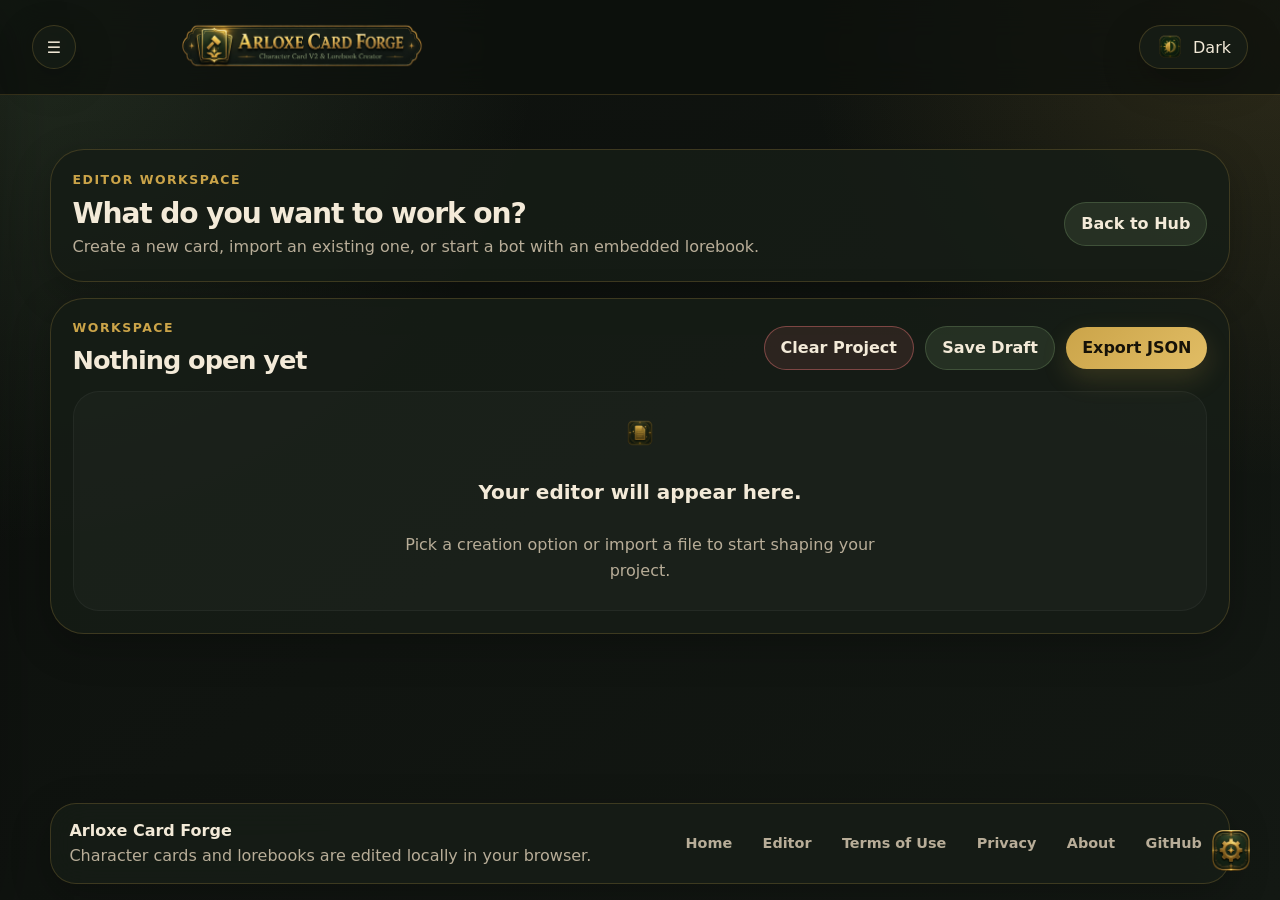
==== commit 7d93919f: "Adding preset editor and some minor UI/UX fixes." ====
--- a/editor.html
+++ b/editor.html
@@ -57,6 +57,14 @@
           <span>
             <strong>Create Bot w/ Lorebook</strong>
             <small>Make a card with an embedded lorebook.</small>
+          </span>
+        </button>
+
+        <button class="nav-action" type="button" data-action="new-template">
+          <span class="nav-icon ui-icon ui-icon-preset" aria-hidden="true"></span>
+          <span>
+            <strong>Create a New Template</strong>
+            <small>Start a blank prompt preset/template.</small>
           </span>
         </button>
 
@@ -89,32 +97,6 @@
   </a>
 </section>
 
-      <section class="action-grid" aria-label="Creation options">
-        <button class="action-card" type="button" data-action="new-bot">
-          <span class="card-icon ui-icon ui-icon-user" aria-hidden="true"></span>
-          <h3>Create a New Bot</h3>
-          <p>Start with a fresh Character Card V2 template.</p>
-        </button>
-
-        <button class="action-card" type="button" data-action="new-lorebook">
-          <span class="card-icon ui-icon ui-icon-book" aria-hidden="true"></span>
-          <h3>Create a New Lorebook</h3>
-          <p>Make standalone lore entries, keywords, and world info.</p>
-        </button>
-
-        <button class="action-card" type="button" data-action="new-bot-lorebook">
-          <span class="card-icon ui-icon ui-icon-combined" aria-hidden="true"></span>
-          <h3>Bot + Lorebook</h3>
-          <p>Create a character and connect lorebook entries side by side.</p>
-        </button>
-
-        <button class="action-card" type="button" data-action="edit-file">
-          <span class="card-icon ui-icon ui-icon-edit-existing" aria-hidden="true"></span>
-          <h3>Edit Existing File</h3>
-          <p>Drop in a JSON or supported card file and let the forge inspect it.</p>
-        </button>
-      </section>
-
       <section class="panel" id="editPanel">
         <div class="panel-header">
           <div>
@@ -138,7 +120,7 @@
             <h3>Drop your file here</h3>
             <p>
               Or click to browse. The forge will try to detect whether it is
-              a bot, lorebook, bot with lorebook, or avatar image.
+              a bot, lorebook, preset, bot with lorebook, or avatar image.
             </p>
 
             <button class="primary-button" type="button" id="browseFileButton">
@@ -157,7 +139,7 @@
 
           <div class="panel-actions">
             <button class="secondary-button danger-outline-button" type="button" id="clearProjectButton">
-              Clear Character
+              Clear Project
             </button>
 
             <button class="secondary-button" type="button" id="saveDraftButton">
@@ -174,7 +156,7 @@
           <span class="ui-icon ui-icon-note" aria-hidden="true"></span>
           <h3>Your editor will appear here.</h3>
           <p>
-            Pick a creation option or import a file to start shaping your character goblin.
+            Pick a creation option or import a file to start shaping your project.
           </p>
         </div>
       </section>
--- a/css/components.css
+++ b/css/components.css
@@ -549,6 +549,21 @@
   font-weight: 800;
 }
 
+.hero-image-badge {
+  overflow: visible;
+  background: none;
+  border: none;
+  border-radius: 0;
+  box-shadow: none;
+  padding: 0;
+}
+
+.hero-image-badge img {
+  width: 100%;
+  height: 100%;
+  object-fit: contain;
+}
+
 /* ================================
    Action Cards
 ================================ */
@@ -606,6 +621,29 @@
   margin: 0.5rem 0 0;
   color: var(--text-muted);
   line-height: 1.5;
+}
+
+.hub-grid {
+  grid-template-columns: repeat(5, minmax(0, 1fr));
+}
+
+.hub-card {
+  min-height: 168px;
+  padding: 0.95rem;
+}
+
+.hub-card .card-icon {
+  width: 42px;
+  height: 42px;
+}
+
+.hub-card h3 {
+  font-size: 1rem;
+}
+
+.hub-card p {
+  font-size: 0.92rem;
+  line-height: 1.45;
 }
 
 /* ================================
@@ -984,10 +1022,13 @@
 .nav-icon.ui-icon-book,
 .card-icon.ui-icon-combined,
 .nav-icon.ui-icon-combined,
+.card-icon.ui-icon-preset,
+.nav-icon.ui-icon-preset,
 .section-title .ui-icon-image,
 .section-title .ui-icon-persona,
 .section-title .ui-icon-message,
 .section-title .ui-icon-book,
+.section-title .ui-icon-preset,
 .section-title .ui-icon-settings {
   color: transparent;
   background-color: transparent;
@@ -1011,6 +1052,11 @@
 .nav-icon.ui-icon-combined {
   background-image: url("../assets/icons/new_lorebook_bot_default.png");
 }
+.card-icon.ui-icon-preset,
+.nav-icon.ui-icon-preset,
+.section-title .ui-icon-preset {
+  background-image: url("../assets/icons/preset_dark_default.png");
+}
 .section-title .ui-icon-image {
   background-image: url("../assets/icons/avatar_default.png");
 }
@@ -1041,6 +1087,11 @@
 html[data-accent="soft-gold"] .nav-icon.ui-icon-combined {
   background-image: url("../assets/icons/new_lorebook_bot_gold.png");
 }
+html[data-accent="soft-gold"] .card-icon.ui-icon-preset,
+html[data-accent="soft-gold"] .nav-icon.ui-icon-preset,
+html[data-accent="soft-gold"] .section-title .ui-icon-preset {
+  background-image: url("../assets/icons/preset_dark_gold.png");
+}
 html[data-accent="soft-gold"] .section-title .ui-icon-image {
   background-image: url("../assets/icons/avatar_gold.png");
 }
@@ -1070,6 +1121,11 @@
 html[data-accent="deep-green"] .card-icon.ui-icon-combined,
 html[data-accent="deep-green"] .nav-icon.ui-icon-combined {
   background-image: url("../assets/icons/new_lorebook_bot_green.png");
+}
+html[data-accent="deep-green"] .card-icon.ui-icon-preset,
+html[data-accent="deep-green"] .nav-icon.ui-icon-preset,
+html[data-accent="deep-green"] .section-title .ui-icon-preset {
+  background-image: url("../assets/icons/preset_dark_green.png");
 }
 html[data-accent="deep-green"] .section-title .ui-icon-image {
   background-image: url("../assets/icons/avatar_green.png");
@@ -1093,6 +1149,7 @@
 .button-icon.ui-icon-edit,
 .theme-icon.ui-icon-open-editor,
 .theme-icon.ui-icon-theme,
+.drop-icon.ui-icon-upload,
 .section-title .ui-icon-character-note,
 .section-title .ui-icon-greetings,
 .mini-empty-state .ui-icon-greetings,
@@ -1119,6 +1176,9 @@
 .theme-icon.ui-icon-theme {
   background-image: url("../assets/icons/theme_dark_default.png");
 }
+.drop-icon.ui-icon-upload {
+  background-image: url("../assets/icons/Upload_Dark_Default.png");
+}
 .section-title .ui-icon-character-note {
   background-image: url("../assets/icons/character_note_dark_default.png");
 }
@@ -1146,6 +1206,9 @@
 html[data-accent="soft-gold"] .theme-icon.ui-icon-theme {
   background-image: url("../assets/icons/theme_dark_gold.png");
 }
+html[data-accent="soft-gold"] .drop-icon.ui-icon-upload {
+  background-image: url("../assets/icons/Upload_Dark_Gold.png");
+}
 html[data-accent="soft-gold"] .section-title .ui-icon-character-note {
   background-image: url("../assets/icons/character_note_dark_gold.png");
 }
@@ -1173,6 +1236,9 @@
 html[data-accent="deep-green"] .theme-icon.ui-icon-theme {
   background-image: url("../assets/icons/theme_dark_green.png");
 }
+html[data-accent="deep-green"] .drop-icon.ui-icon-upload {
+  background-image: url("../assets/icons/Upload_Dark_Green.png");
+}
 html[data-accent="deep-green"] .section-title .ui-icon-character-note {
   background-image: url("../assets/icons/character_note_dark_green.png");
 }
@@ -1191,6 +1257,11 @@
 html[data-theme="light"] .nav-icon.ui-icon-edit-existing {
   background-image: url("../assets/icons/edit_existing_card_light_default.png");
 }
+html[data-theme="light"] .card-icon.ui-icon-preset,
+html[data-theme="light"] .nav-icon.ui-icon-preset,
+html[data-theme="light"] .section-title .ui-icon-preset {
+  background-image: url("../assets/icons/preset_light_default.png");
+}
 html[data-theme="light"] .button-icon.ui-icon-edit {
   background-image: url("../assets/icons/edit_light_default.png");
 }
@@ -1199,6 +1270,9 @@
 }
 html[data-theme="light"] .theme-icon.ui-icon-theme {
   background-image: url("../assets/icons/theme_light_default.png");
+}
+html[data-theme="light"] .drop-icon.ui-icon-upload {
+  background-image: url("../assets/icons/Upload_Light_Default.png");
 }
 html[data-theme="light"] .section-title .ui-icon-character-note {
   background-image: url("../assets/icons/character_note_light_default.png");
@@ -1218,6 +1292,11 @@
 html[data-theme="light"][data-accent="soft-gold"] .nav-icon.ui-icon-edit-existing {
   background-image: url("../assets/icons/edit_existing_card_light_gold.png");
 }
+html[data-theme="light"][data-accent="soft-gold"] .card-icon.ui-icon-preset,
+html[data-theme="light"][data-accent="soft-gold"] .nav-icon.ui-icon-preset,
+html[data-theme="light"][data-accent="soft-gold"] .section-title .ui-icon-preset {
+  background-image: url("../assets/icons/preset_light_gold.png");
+}
 html[data-theme="light"][data-accent="soft-gold"] .button-icon.ui-icon-edit {
   background-image: url("../assets/icons/edit_light_gold.png");
 }
@@ -1226,6 +1305,9 @@
 }
 html[data-theme="light"][data-accent="soft-gold"] .theme-icon.ui-icon-theme {
   background-image: url("../assets/icons/theme_light_gold.png");
+}
+html[data-theme="light"][data-accent="soft-gold"] .drop-icon.ui-icon-upload {
+  background-image: url("../assets/icons/Upload_Light_Gold.png");
 }
 html[data-theme="light"][data-accent="soft-gold"] .section-title .ui-icon-character-note {
   background-image: url("../assets/icons/character_note_light_gold.png");
@@ -1245,6 +1327,11 @@
 html[data-theme="light"][data-accent="deep-green"] .nav-icon.ui-icon-edit-existing {
   background-image: url("../assets/icons/edit_existing_card_light_green.png");
 }
+html[data-theme="light"][data-accent="deep-green"] .card-icon.ui-icon-preset,
+html[data-theme="light"][data-accent="deep-green"] .nav-icon.ui-icon-preset,
+html[data-theme="light"][data-accent="deep-green"] .section-title .ui-icon-preset {
+  background-image: url("../assets/icons/preset_light_green.png");
+}
 html[data-theme="light"][data-accent="deep-green"] .button-icon.ui-icon-edit {
   background-image: url("../assets/icons/edit_light_green.png");
 }
@@ -1253,6 +1340,9 @@
 }
 html[data-theme="light"][data-accent="deep-green"] .theme-icon.ui-icon-theme {
   background-image: url("../assets/icons/theme_light_green.png");
+}
+html[data-theme="light"][data-accent="deep-green"] .drop-icon.ui-icon-upload {
+  background-image: url("../assets/icons/Upload_Light_Green.png");
 }
 html[data-theme="light"][data-accent="deep-green"] .section-title .ui-icon-character-note {
   background-image: url("../assets/icons/character_note_light_green.png");
@@ -1291,11 +1381,7 @@
 }
 
 /* ================================
-   Drop-zone illustration
-   Arloxe's drop_your_file_here_*.png is a full illustration (heading + sub-text
-   baked in). Show it in place of the glyph + text, keep the "Choose File"
-   button, and drop the box's own border so it doesn't double up with the
-   illustration's baked dashed border (an accent ring still appears on hover).
+   Drop-zone
 ================================ */
 
 .drop-zone {
@@ -1307,36 +1393,12 @@
   background: none;
 }
 
-.drop-zone .drop-icon,
-.drop-zone h3,
-.drop-zone p {
-  display: none;
-}
-
-/* With the text hidden, the grid's place-items:center would shrink the
-   content to the button width; give it a definite width so the illustration
-   sizes off the drop-zone, not the button. */
 .drop-zone-content {
   width: 100%;
 }
 
-.drop-zone-content::before {
-  content: "";
-  display: block;
-  width: min(100%, 440px);
-  aspect-ratio: 1448 / 1086;
-  margin: 0 auto 1rem;
-
-  background-repeat: no-repeat;
-  background-position: center;
-  background-size: contain;
-  background-image: url("../assets/icons/drop_your_file_here_default.png");
-}
-
-html[data-accent="soft-gold"] .drop-zone-content::before {
-  background-image: url("../assets/icons/drop_your_file_here_gold.png");
-}
-
-html[data-accent="deep-green"] .drop-zone-content::before {
-  background-image: url("../assets/icons/drop_your_file_here_green.png");
-}
+.drop-zone .drop-icon {
+  width: 86px;
+  height: 86px;
+  margin-bottom: 0.35rem;
+}
--- a/css/editor.css
+++ b/css/editor.css
@@ -459,9 +459,419 @@
   margin: 0;
 }
 
+/* ================================
+   Preset Editor
+================================ */
+
+.preset-toggle-grid {
+  display: flex;
+  flex-wrap: wrap;
+  gap: 0.55rem;
+  margin-top: 1rem;
+}
+
+.preset-jump-nav {
+  position: fixed;
+  top: 50%;
+  right: 1rem;
+  z-index: 20;
+  transform: translateY(-50%);
+
+  display: flex;
+  flex-direction: column;
+  flex-wrap: wrap;
+  gap: 0.45rem;
+
+  padding: 0.45rem;
+
+  background: rgba(9, 18, 12, 0.82);
+  border: 1px solid rgba(203, 164, 73, 0.16);
+  border-radius: var(--radius-md);
+  backdrop-filter: blur(14px);
+}
+
+html[data-theme="light"] .preset-jump-nav {
+  background: rgba(250, 246, 235, 0.88);
+}
+
+.preset-jump-nav button,
+.preset-drag-handle {
+  display: inline-grid;
+  place-items: center;
+
+  color: var(--text);
+  background: var(--accent-soft);
+  border: 1px solid rgba(203, 164, 73, 0.22);
+  border-radius: 999px;
+
+  font-weight: 800;
+  transition:
+    transform var(--transition-fast),
+    background var(--transition-fast),
+    border-color var(--transition-fast);
+}
+
+.preset-jump-nav button {
+  min-height: 34px;
+  padding: 0.35rem 0.7rem;
+  font-size: 0.8rem;
+}
+
+.preset-jump-nav button:hover,
+.preset-drag-handle:hover {
+  transform: translateY(-1px);
+  background: rgba(203, 164, 73, 0.18);
+  border-color: var(--accent);
+}
+
+.toggle-chip {
+  display: inline-flex;
+  align-items: center;
+  gap: 0.45rem;
+
+  min-height: 38px;
+  padding: 0.4rem 0.7rem;
+
+  color: var(--text);
+  background: rgba(0, 0, 0, 0.16);
+  border: 1px solid rgba(203, 164, 73, 0.16);
+  border-radius: 999px;
+
+  font-size: 0.86rem;
+  font-weight: 800;
+}
+
+html[data-theme="light"] .toggle-chip {
+  background: rgba(255, 255, 255, 0.5);
+}
+
+.toggle-chip input {
+  width: 16px;
+  height: 16px;
+  accent-color: var(--accent);
+}
+
+.preset-prompt-title {
+  align-items: center;
+}
+
+.preset-prompt-title .secondary-button {
+  margin-left: auto;
+}
+
+.preset-prompt-list {
+  display: grid;
+  gap: 0.85rem;
+}
+
+.preset-prompt-search {
+  display: grid;
+  grid-template-columns: minmax(0, 1fr) auto auto;
+  align-items: end;
+  gap: 0.7rem;
+  margin-bottom: 0.9rem;
+}
+
+.preset-prompt-search .secondary-button {
+  min-height: 52px;
+}
+
+.preset-search-count {
+  min-width: 110px;
+  padding-bottom: 0.85rem;
+  color: var(--text-muted);
+  font-size: 0.84rem;
+  font-weight: 800;
+  text-align: right;
+}
+
+.preset-text-collapse {
+  padding: 0;
+}
+
+.preset-text-collapse .form-grid {
+  padding: 0 1rem 1rem;
+}
+
+.preset-section-summary {
+  display: flex;
+  align-items: flex-start;
+  gap: 0.8rem;
+  padding: 1rem;
+
+  cursor: pointer;
+  list-style: none;
+}
+
+.preset-section-summary::-webkit-details-marker {
+  display: none;
+}
+
+.preset-section-summary::before {
+  content: ">";
+  display: inline-grid;
+  place-items: center;
+
+  width: 28px;
+  height: 28px;
+  flex: 0 0 auto;
+
+  color: var(--accent);
+  background: var(--accent-soft);
+  border-radius: 999px;
+
+  transition: transform var(--transition-fast);
+}
+
+.preset-text-collapse[open] .preset-section-summary::before {
+  transform: rotate(90deg);
+}
+
+.preset-section-summary > span {
+  display: inline-grid;
+  place-items: center;
+
+  width: 44px;
+  height: 44px;
+  flex: 0 0 auto;
+
+  background: var(--green-soft);
+  border: 1px solid rgba(111, 143, 99, 0.22);
+  border-radius: 16px;
+  font-size: 1.35rem;
+}
+
+.preset-section-summary h3 {
+  margin: 0;
+  font-size: 1.1rem;
+}
+
+.preset-section-summary p {
+  margin: 0.25rem 0 0;
+  color: var(--text-muted);
+  line-height: 1.5;
+}
+
+.preset-prompt-item {
+  padding: 0.85rem;
+
+  background: rgba(0, 0, 0, 0.14);
+  border: 1px solid rgba(203, 164, 73, 0.14);
+  border-radius: var(--radius-md);
+  transition:
+    opacity var(--transition-fast),
+    border-color var(--transition-fast),
+    transform var(--transition-fast);
+}
+
+html[data-theme="light"] .preset-prompt-item {
+  background: rgba(255, 255, 255, 0.45);
+}
+
+.preset-prompt-summary {
+  display: flex;
+  align-items: center;
+  justify-content: space-between;
+  gap: 0.75rem;
+
+  cursor: pointer;
+  list-style: none;
+}
+
+.preset-prompt-summary::-webkit-details-marker {
+  display: none;
+}
+
+.preset-prompt-summary::before {
+  content: ">";
+  display: inline-grid;
+  place-items: center;
+
+  width: 28px;
+  height: 28px;
+  flex: 0 0 auto;
+
+  color: var(--accent);
+  background: var(--accent-soft);
+  border-radius: 999px;
+
+  transition: transform var(--transition-fast);
+}
+
+.preset-prompt-item[open] .preset-prompt-summary::before {
+  transform: rotate(90deg);
+}
+
+.preset-prompt-item.is-dragging {
+  opacity: 0.58;
+  border-color: var(--accent);
+  transform: scale(0.995);
+  user-select: none;
+}
+
+.preset-drag-handle {
+  width: 32px;
+  height: 32px;
+  flex: 0 0 auto;
+  padding: 0;
+
+  cursor: grab;
+  font-size: 1rem;
+  line-height: 1;
+  touch-action: none;
+  user-select: none;
+}
+
+.preset-drag-handle:active {
+  cursor: grabbing;
+}
+
+.preset-prompt-info {
+  display: grid;
+  gap: 0.18rem;
+  min-width: 0;
+  flex: 1;
+}
+
+.preset-prompt-summary strong {
+  color: var(--text);
+}
+
+.preset-prompt-summary small {
+  overflow: hidden;
+  color: var(--text-muted);
+  text-overflow: ellipsis;
+  white-space: nowrap;
+}
+
+.preset-prompt-actions {
+  position: relative;
+  display: inline-flex;
+  align-items: center;
+  gap: 0.45rem;
+  flex: 0 0 auto;
+}
+
+.preset-menu-button {
+  display: inline-grid;
+  place-items: center;
+
+  min-width: 34px;
+  min-height: 34px;
+  padding: 0 0.55rem;
+
+  color: var(--text);
+  background: var(--accent-soft);
+  border: 1px solid rgba(203, 164, 73, 0.22);
+  border-radius: 999px;
+
+  font-size: 0.95rem;
+  font-weight: 900;
+  line-height: 1;
+}
+
+.preset-menu-button:hover {
+  background: rgba(203, 164, 73, 0.18);
+  border-color: var(--accent);
+}
+
+.preset-move-menu {
+  position: absolute;
+  top: calc(100% + 0.4rem);
+  right: 0;
+  z-index: 10;
+
+  display: grid;
+  min-width: 180px;
+  padding: 0.35rem;
+
+  background: var(--bg-soft);
+  border: 1px solid rgba(203, 164, 73, 0.22);
+  border-radius: var(--radius-md);
+  box-shadow: var(--shadow-soft);
+}
+
+.preset-move-menu[hidden] {
+  display: none;
+}
+
+.preset-move-menu.drop-up {
+  top: auto;
+  bottom: calc(100% + 0.4rem);
+}
+
+.preset-move-menu button {
+  min-height: 34px;
+  padding: 0.45rem 0.65rem;
+
+  color: var(--text);
+  background: transparent;
+  border: 0;
+  border-radius: var(--radius-sm);
+
+  font-size: 0.84rem;
+  font-weight: 800;
+  text-align: left;
+}
+
+.preset-move-menu button:hover {
+  background: var(--accent-soft);
+}
+
+.preset-prompt-body {
+  display: grid;
+  gap: 0.9rem;
+  margin-top: 0.85rem;
+}
+
 @media (max-width: 760px) {
   .form-grid.two-columns {
     grid-template-columns: 1fr;
+  }
+
+  .preset-prompt-title {
+    align-items: flex-start;
+  }
+
+  .preset-prompt-title .secondary-button {
+    width: 100%;
+    margin-left: 0;
+  }
+
+  .preset-jump-nav {
+    position: sticky;
+    top: 82px;
+    right: auto;
+    transform: none;
+    flex-direction: row;
+    justify-content: stretch;
+  }
+
+  .preset-jump-nav button {
+    flex: 1 1 120px;
+  }
+
+  .preset-prompt-summary {
+    align-items: flex-start;
+  }
+
+  .preset-prompt-actions {
+    align-items: flex-end;
+    flex-direction: column;
+  }
+
+  .preset-prompt-search {
+    grid-template-columns: 1fr;
+  }
+
+  .preset-prompt-search .secondary-button {
+    width: 100%;
+  }
+
+  .preset-search-count {
+    min-width: 0;
+    padding-bottom: 0;
+    text-align: left;
   }
 }
 
